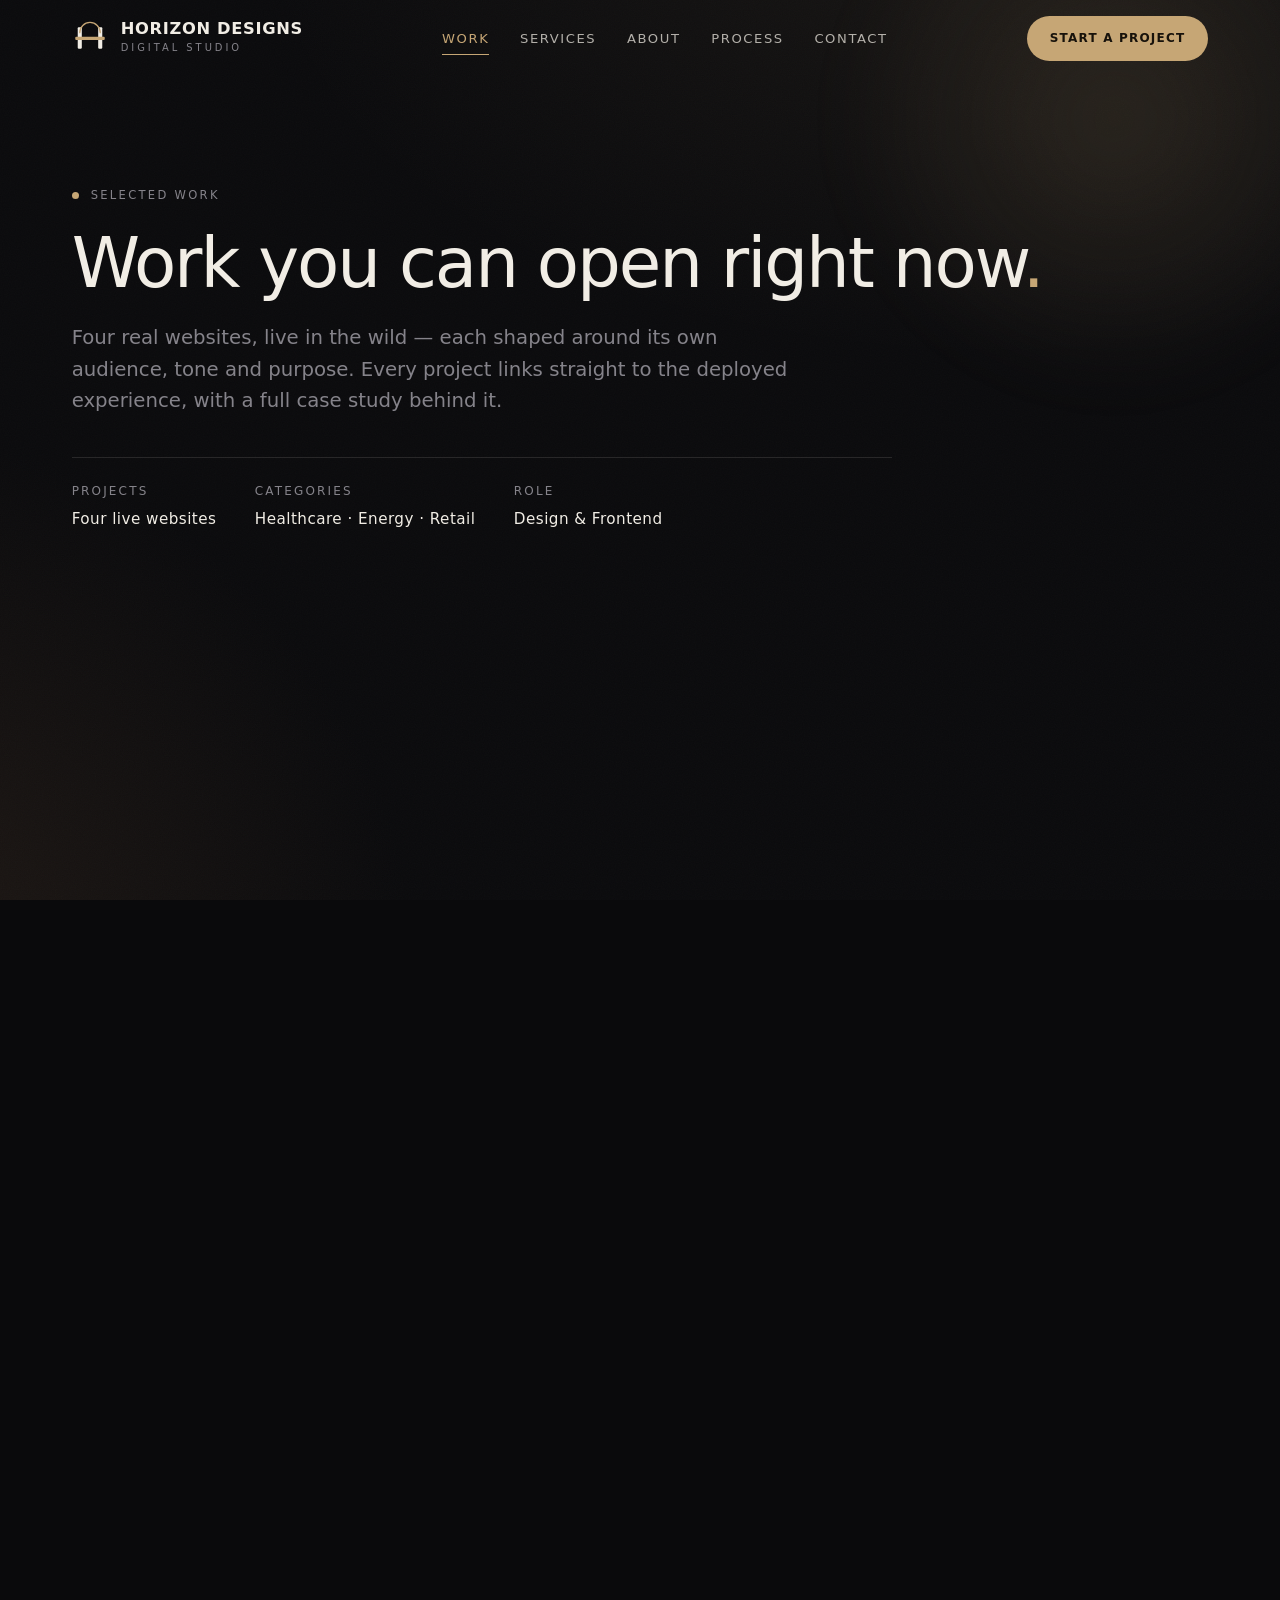
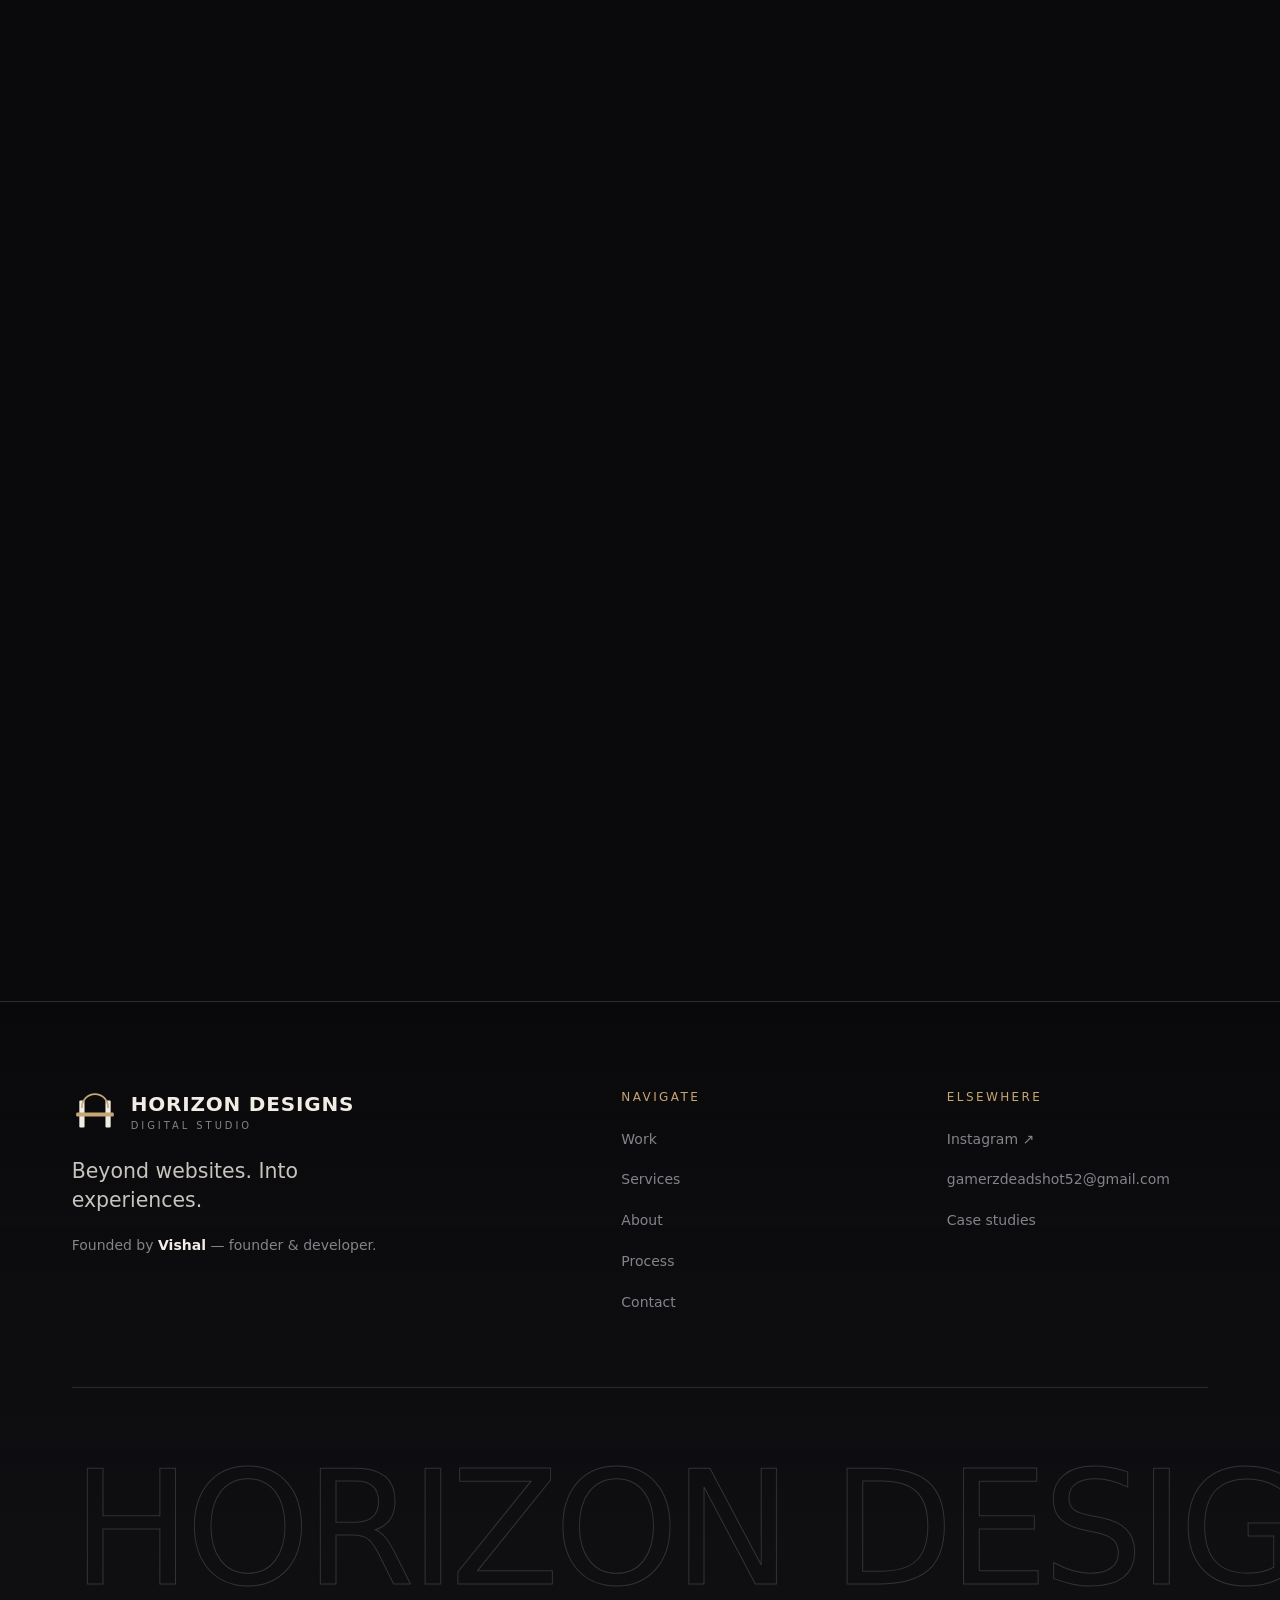
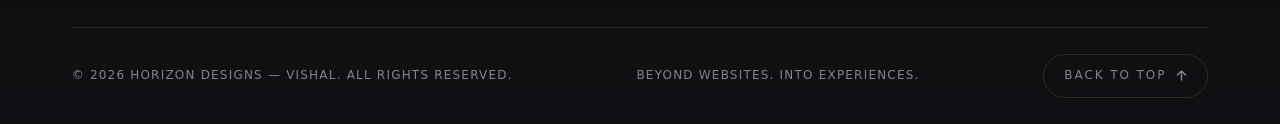
==== work.html @ f5217dca "Add files via upload" ====
<!DOCTYPE html>
<html lang="en" class="no-js">
<head>
  <meta charset="UTF-8">
  <meta name="viewport" content="width=device-width, initial-scale=1">
  <title>Work — Horizon Designs</title>
  <meta name="description" content="Four live websites by Horizon Designs — Royal Clinic Connect, Dhruva Infra and Energy Solutions, Fairdeal Agencies and Star Electronics. Open each deployed experience or read the full case study.">
  <meta name="author" content="Horizon Designs — Vishal">
  <meta name="theme-color" content="#0A0A0C">
  <!-- Add <link rel="canonical" href="https://your-domain.com/work.html" once the production domain is known. -->

  <meta property="og:type" content="website">
  <meta property="og:site_name" content="Horizon Designs">
  <meta property="og:title" content="Work — Horizon Designs">
  <meta property="og:description" content="Four live websites, each shaped around its own audience and purpose. Open the deployed experience or read the case study.">
  <meta property="og:image" content="assets/images/og-cover.png">
  <meta name="twitter:card" content="summary_large_image">

  <link rel="icon" href="assets/icons/favicon.svg" type="image/svg+xml">
  <link rel="mask-icon" href="assets/icons/favicon.svg" color="#C6A675">
  <link rel="preload" href="assets/fonts/SpaceGrotesk-var-latin.woff2" as="font" type="font/woff2" crossorigin>
  <link rel="preload" href="assets/fonts/Manrope-var-latin.woff2" as="font" type="font/woff2" crossorigin>

  <link rel="stylesheet" href="css/variables.css">
  <link rel="stylesheet" href="css/reset.css">
  <link rel="stylesheet" href="css/typography.css">
  <link rel="stylesheet" href="css/layout.css">
  <link rel="stylesheet" href="css/components.css">
  <link rel="stylesheet" href="css/animations.css">
  <link rel="stylesheet" href="css/responsive.css">

  <script>
    (function () {
      var d = document.documentElement;
      d.classList.remove('no-js');
      setTimeout(function () {
        if (!window.__hdBooted) { d.classList.add('no-js'); d.classList.remove('js'); }
      }, 4000);
    })();
  </script>
</head>

<body>
  <a class="skip-link" href="#main">Skip to content</a>
  <div class="ambient" aria-hidden="true"></div>

  <!-- Header -->
  <header class="site-header" id="site-header">
    <div class="container site-header__inner">
      <a class="brand" href="index.html" aria-label="Horizon Designs Digital Studio — home">
        <svg class="brand__mark" viewBox="0 0 44 44" fill="none" aria-hidden="true">
          <rect x="7" y="9" width="5" height="26" rx="1" fill="currentColor"/>
          <rect x="32" y="9" width="5" height="26" rx="1" fill="currentColor"/>
          <path d="M9.5 15.5A12.5 12.5 0 0 1 34.5 15.5" stroke="#C6A675" stroke-width="1.6" stroke-linecap="round"/>
          <rect x="4" y="20.5" width="36" height="4" rx="1.2" fill="#C6A675"/>
        </svg>
        <span>
          <span class="brand__name">Horizon Designs</span>
          <span class="brand__sub">Digital Studio</span>
        </span>
      </a>

      <nav class="nav-desktop" aria-label="Primary">
        <a class="nav-link is-active" href="work.html" aria-current="page">Work</a>
        <a class="nav-link" href="services.html">Services</a>
        <a class="nav-link" href="about.html">About</a>
        <a class="nav-link" href="process.html">Process</a>
        <a class="nav-link" href="contact.html">Contact</a>
      </nav>

      <div class="site-header__actions">
        <a class="btn btn--primary btn--sm" href="contact.html">Start a Project</a>
        <button class="nav-toggle" type="button" aria-expanded="false" aria-controls="mobile-menu" aria-label="Open menu">
          <span class="nav-toggle__lines" aria-hidden="true"><span></span><span></span></span>
        </button>
      </div>
    </div>

    <div class="mobile-menu" id="mobile-menu" aria-hidden="true">
      <nav class="container mobile-menu__inner" aria-label="Mobile">
        <ul class="mobile-menu__list">
          <li><a class="mobile-menu__link" href="work.html" style="--mm-delay: 60ms">Work</a></li>
          <li><a class="mobile-menu__link" href="services.html" style="--mm-delay: 120ms">Services</a></li>
          <li><a class="mobile-menu__link" href="about.html" style="--mm-delay: 180ms">About</a></li>
          <li><a class="mobile-menu__link" href="process.html" style="--mm-delay: 240ms">Process</a></li>
          <li><a class="mobile-menu__link" href="contact.html" style="--mm-delay: 300ms">Contact</a></li>
        </ul>
        <div class="mobile-menu__foot">
          <a class="btn btn--primary" href="contact.html" style="margin-bottom: 6px;">Start a Project</a>
          <a href="mailto:gamerzdeadshot52@gmail.com">gamerzdeadshot52@gmail.com</a>
          <a href="https://www.instagram.com/horizon___designs/" target="_blank" rel="noopener noreferrer">Instagram — horizon___designs</a>
        </div>
      </nav>
    </div>
  </header>

  <main id="main">

    <!-- Page hero -->
    <section class="page-hero" id="top" aria-labelledby="page-title">
      <div class="container">
        <p class="eyebrow" data-page-item style="--pd: 60ms">Selected work</p>
        <h1 class="page-hero__title" id="page-title" data-page-item style="--pd: 140ms">
          Work you can open right now<span class="dot-accent"></span>
        </h1>
        <p class="lead page-hero__lead" data-page-item style="--pd: 240ms">
          Four real websites, live in the wild — each shaped around its own audience, tone and
          purpose. Every project links straight to the deployed experience, with a full case
          study behind it.
        </p>
        <dl class="hero__meta" data-page-item style="--pd: 340ms">
          <div class="hero__meta-item"><dt>Projects</dt><dd>Four live websites</dd></div>
          <div class="hero__meta-item"><dt>Categories</dt><dd>Healthcare · Energy · Retail</dd></div>
          <div class="hero__meta-item"><dt>Role</dt><dd>Design &amp; Frontend</dd></div>
        </dl>
      </div>
    </section>

    <!-- ==================================================================
         FULL SHOWCASE — one large editorial row per project
         ================================================================== -->
    <section class="section section--tight" aria-label="Projects">
      <div class="container">
        <div class="showcase">

          <!-- 01 — ROYAL CLINIC CONNECT -->
          <article class="showcase__row" data-reveal>
            <div class="showcase__media-col">
              <a class="showcase__media" data-tilt
                 href="https://royal-clinic-connect.lovable.app/"
                 target="_blank" rel="noopener noreferrer"
                 aria-label="View the Royal Clinic Connect live website (opens in a new tab)">
                <img src="assets/images/royal-clinic-connect.webp"
                     width="1090" height="830" decoding="async"
                     alt="Screenshot of the Royal Clinic Connect website: the Royal Clinic homepage with bilingual heading and appointment buttons">
                <span class="project__veil" aria-hidden="true"></span>
                <span class="project__hint" aria-hidden="true">
                  View live
                  <svg width="11" height="11" viewBox="0 0 13 13" fill="none"><path d="M1 12L12 1M12 1H3.5M12 1v8.5" stroke="currentColor" stroke-width="1.7" stroke-linecap="round" stroke-linejoin="round"/></svg>
                </span>
              </a>
            </div>
            <div class="showcase__body-col">
              <span class="showcase__index" aria-hidden="true">01</span>
              <div class="showcase__body">
                <div class="project__top">
                  <span class="index-label">Healthcare</span>
                  <span class="chip chip--bronze">Bilingual · English · हिन्दी</span>
                </div>
                <h2 class="project__title">
                  <a href="https://royal-clinic-connect.lovable.app/" target="_blank" rel="noopener noreferrer">
                    Royal Clinic Connect
                  </a>
                </h2>
                <p class="project__desc">
                  A calm, trustworthy website for a medical clinic in Lucknow — bilingual headings,
                  clearly organised medical services, and prominent appointment and contact pathways
                  that keep patient information easy to scan.
                </p>
                <dl class="project__facts">
                  <div class="project__fact"><dt>Platform</dt><dd>Lovable · Vite build</dd></div>
                  <div class="project__fact"><dt>Focus</dt><dd>Appointments</dd></div>
                </dl>
                <div class="project__links">
                  <a class="link-arrow" href="projects/royal-clinic-connect.html">
                    View Case Study
                    <svg width="12" height="12" viewBox="0 0 13 13" fill="none" aria-hidden="true"><path d="M1 12L12 1M12 1H3.5M12 1v8.5" stroke="currentColor" stroke-width="1.6" stroke-linecap="round" stroke-linejoin="round"/></svg>
                  </a>
                  <a class="link-arrow" href="https://royal-clinic-connect.lovable.app/" target="_blank" rel="noopener noreferrer">
                    View Live Project
                    <svg width="12" height="12" viewBox="0 0 13 13" fill="none" aria-hidden="true"><path d="M1 12L12 1M12 1H3.5M12 1v8.5" stroke="currentColor" stroke-width="1.6" stroke-linecap="round" stroke-linejoin="round"/></svg>
                  </a>
                </div>
              </div>
            </div>
          </article>

          <!-- 02 — DHRUVA INFRA AND ENERGY SOLUTIONS -->
          <article class="showcase__row" data-reveal>
            <div class="showcase__media-col">
              <a class="showcase__media" data-tilt
                 href="https://vermillion-crepe-007be0.netlify.app/"
                 target="_blank" rel="noopener noreferrer"
                 aria-label="View the Dhruva Infra and Energy Solutions live website (opens in a new tab)">
                <img src="assets/images/dhruva-infra.webp" loading="lazy"
                     width="1090" height="830" decoding="async"
                     alt="Screenshot of the Dhruva Infra and Energy Solutions website homepage showing a solar panel field hero image">
                <span class="project__veil" aria-hidden="true"></span>
                <span class="project__hint" aria-hidden="true">
                  View live
                  <svg width="11" height="11" viewBox="0 0 13 13" fill="none"><path d="M1 12L12 1M12 1H3.5M12 1v8.5" stroke="currentColor" stroke-width="1.7" stroke-linecap="round" stroke-linejoin="round"/></svg>
                </span>
              </a>
            </div>
            <div class="showcase__body-col">
              <span class="showcase__index" aria-hidden="true">02</span>
              <div class="showcase__body">
                <div class="project__top">
                  <span class="index-label">Energy &amp; Infrastructure</span>
                  <span class="chip chip--bronze">Solar services</span>
                </div>
                <h2 class="project__title">
                  <a href="https://vermillion-crepe-007be0.netlify.app/" target="_blank" rel="noopener noreferrer">
                    Dhruva Infra and Energy Solutions
                  </a>
                </h2>
                <p class="project__desc">
                  A bright, confident site for a solar energy company — residential and commercial
                  solar offerings, government subsidy guidance and product highlights, presented
                  with strong photography and a direct enquiry path.
                </p>
                <dl class="project__facts">
                  <div class="project__fact"><dt>Platform</dt><dd>Netlify · Static</dd></div>
                  <div class="project__fact"><dt>Focus</dt><dd>Solar services</dd></div>
                </dl>
                <div class="project__links">
                  <a class="link-arrow" href="projects/dhruva-infra.html">
                    View Case Study
                    <svg width="12" height="12" viewBox="0 0 13 13" fill="none" aria-hidden="true"><path d="M1 12L12 1M12 1H3.5M12 1v8.5" stroke="currentColor" stroke-width="1.6" stroke-linecap="round" stroke-linejoin="round"/></svg>
                  </a>
                  <a class="link-arrow" href="https://vermillion-crepe-007be0.netlify.app/" target="_blank" rel="noopener noreferrer">
                    View Live Project
                    <svg width="12" height="12" viewBox="0 0 13 13" fill="none" aria-hidden="true"><path d="M1 12L12 1M12 1H3.5M12 1v8.5" stroke="currentColor" stroke-width="1.6" stroke-linecap="round" stroke-linejoin="round"/></svg>
                  </a>
                </div>
              </div>
            </div>
          </article>

          <!-- 03 — FAIRDEAL AGENCIES -->
          <article class="showcase__row" data-reveal>
            <div class="showcase__media-col">
              <a class="showcase__media" data-tilt
                 href="https://fairdeal-agencies.ai.studio/"
                 target="_blank" rel="noopener noreferrer"
                 aria-label="View the Fairdeal Agencies live website (opens in a new tab)">
                <img src="assets/images/fairdeal-agencies.webp" loading="lazy"
                     width="1101" height="819" decoding="async"
                     alt="Screenshot of the Fairdeal Agencies website homepage with the headline Smart Appliances. Better Living.">
                <span class="project__veil" aria-hidden="true"></span>
                <span class="project__hint" aria-hidden="true">
                  View live
                  <svg width="11" height="11" viewBox="0 0 13 13" fill="none"><path d="M1 12L12 1M12 1H3.5M12 1v8.5" stroke="currentColor" stroke-width="1.7" stroke-linecap="round" stroke-linejoin="round"/></svg>
                </span>
              </a>
            </div>
            <div class="showcase__body-col">
              <span class="showcase__index" aria-hidden="true">03</span>
              <div class="showcase__body">
                <div class="project__top">
                  <span class="index-label">Business &amp; Retail</span>
                  <span class="chip chip--bronze">Multi-brand showroom</span>
                </div>
                <h2 class="project__title">
                  <a href="https://fairdeal-agencies.ai.studio/" target="_blank" rel="noopener noreferrer">
                    Fairdeal Agencies
                  </a>
                </h2>
                <p class="project__desc">
                  A polished retail identity for a multi-brand appliances and electronics showroom —
                  category-first browsing, offer highlights and a confident blue system that guides
                  shoppers from discovery to enquiry.
                </p>
                <dl class="project__facts">
                  <div class="project__fact"><dt>Platform</dt><dd>React · Vite</dd></div>
                  <div class="project__fact"><dt>Focus</dt><dd>Product discovery</dd></div>
                </dl>
                <div class="project__links">
                  <a class="link-arrow" href="projects/fairdeal-agencies.html">
                    View Case Study
                    <svg width="12" height="12" viewBox="0 0 13 13" fill="none" aria-hidden="true"><path d="M1 12L12 1M12 1H3.5M12 1v8.5" stroke="currentColor" stroke-width="1.6" stroke-linecap="round" stroke-linejoin="round"/></svg>
                  </a>
                  <a class="link-arrow" href="https://fairdeal-agencies.ai.studio/" target="_blank" rel="noopener noreferrer">
                    View Live Project
                    <svg width="12" height="12" viewBox="0 0 13 13" fill="none" aria-hidden="true"><path d="M1 12L12 1M12 1H3.5M12 1v8.5" stroke="currentColor" stroke-width="1.6" stroke-linecap="round" stroke-linejoin="round"/></svg>
                  </a>
                </div>
              </div>
            </div>
          </article>

          <!-- 04 — STAR ELECTRONICS -->
          <article class="showcase__row" data-reveal>
            <div class="showcase__media-col">
              <a class="showcase__media" data-tilt
                 href="https://gamerzdeadshot52-beep.github.io/Star-electronics-4/"
                 target="_blank" rel="noopener noreferrer"
                 aria-label="View the Star Electronics live website (opens in a new tab)">
                <img src="assets/images/star-electronics.webp" loading="lazy"
                     width="1090" height="830" decoding="async"
                     alt="Screenshot of the Star Electronics website homepage with the headline Mobiles. Electronics. Furniture. All Brands, One Store.">
                <span class="project__veil" aria-hidden="true"></span>
                <span class="project__hint" aria-hidden="true">
                  View live
                  <svg width="11" height="11" viewBox="0 0 13 13" fill="none"><path d="M1 12L12 1M12 1H3.5M12 1v8.5" stroke="currentColor" stroke-width="1.7" stroke-linecap="round" stroke-linejoin="round"/></svg>
                </span>
              </a>
            </div>
            <div class="showcase__body-col">
              <span class="showcase__index" aria-hidden="true">04</span>
              <div class="showcase__body">
                <div class="project__top">
                  <span class="index-label">Electronics &amp; Retail</span>
                  <span class="chip chip--bronze">Bilingual · English · हिन्दी</span>
                </div>
                <h2 class="project__title">
                  <a href="https://gamerzdeadshot52-beep.github.io/Star-electronics-4/" target="_blank" rel="noopener noreferrer">
                    Star Electronics
                  </a>
                </h2>
                <p class="project__desc">
                  A bilingual, product-first site for a local electronics and furniture store —
                  three departments, featured weekly products, sale moments and store details in a
                  dark, high-contrast interface with an English / हिन्दी switch.
                </p>
                <dl class="project__facts">
                  <div class="project__fact"><dt>Platform</dt><dd>GitHub Pages · Static</dd></div>
                  <div class="project__fact"><dt>Focus</dt><dd>Three departments</dd></div>
                </dl>
                <div class="project__links">
                  <a class="link-arrow" href="projects/star-electronics.html">
                    View Case Study
                    <svg width="12" height="12" viewBox="0 0 13 13" fill="none" aria-hidden="true"><path d="M1 12L12 1M12 1H3.5M12 1v8.5" stroke="currentColor" stroke-width="1.6" stroke-linecap="round" stroke-linejoin="round"/></svg>
                  </a>
                  <a class="link-arrow" href="https://gamerzdeadshot52-beep.github.io/Star-electronics-4/" target="_blank" rel="noopener noreferrer">
                    View Live Project
                    <svg width="12" height="12" viewBox="0 0 13 13" fill="none" aria-hidden="true"><path d="M1 12L12 1M12 1H3.5M12 1v8.5" stroke="currentColor" stroke-width="1.6" stroke-linecap="round" stroke-linejoin="round"/></svg>
                  </a>
                </div>
              </div>
            </div>
          </article>

        </div>
      </div>
    </section>

    <!-- ==================================================================
         CASE STUDY INDEX
         ================================================================== -->
    <section class="section section--tight" id="case-studies" aria-labelledby="cases-title">
      <div class="container">
        <header class="section-head" data-reveal>
          <div class="section-head__top">
            <span class="index-label">Case studies</span>
            <span class="meta-text">Project breakdowns</span>
          </div>
          <div class="section-head__grid">
            <h2 class="section-title" id="cases-title">Dig into each project<span class="dot-accent"></span></h2>
            <p class="section-head__intro">
              Overview, design direction, development notes and screenshots for every featured
              project — plus a direct link to the live site.
            </p>
          </div>
        </header>

        <div class="case-list" data-reveal>
          <a class="case-row" href="projects/royal-clinic-connect.html">
            <span class="case-row__index">01</span>
            <span class="case-row__title">Royal Clinic Connect</span>
            <span class="case-row__cat">Healthcare</span>
            <span class="case-row__arrow" aria-hidden="true">
              <svg width="18" height="18" viewBox="0 0 13 13" fill="none"><path d="M1 12L12 1M12 1H3.5M12 1v8.5" stroke="currentColor" stroke-width="1.4" stroke-linecap="round" stroke-linejoin="round"/></svg>
            </span>
          </a>
          <a class="case-row" href="projects/dhruva-infra.html">
            <span class="case-row__index">02</span>
            <span class="case-row__title">Dhruva Infra and Energy Solutions</span>
            <span class="case-row__cat">Energy &amp; Infrastructure</span>
            <span class="case-row__arrow" aria-hidden="true">
              <svg width="18" height="18" viewBox="0 0 13 13" fill="none"><path d="M1 12L12 1M12 1H3.5M12 1v8.5" stroke="currentColor" stroke-width="1.4" stroke-linecap="round" stroke-linejoin="round"/></svg>
            </span>
          </a>
          <a class="case-row" href="projects/fairdeal-agencies.html">
            <span class="case-row__index">03</span>
            <span class="case-row__title">Fairdeal Agencies</span>
            <span class="case-row__cat">Business &amp; Retail</span>
            <span class="case-row__arrow" aria-hidden="true">
              <svg width="18" height="18" viewBox="0 0 13 13" fill="none"><path d="M1 12L12 1M12 1H3.5M12 1v8.5" stroke="currentColor" stroke-width="1.4" stroke-linecap="round" stroke-linejoin="round"/></svg>
            </span>
          </a>
          <a class="case-row" href="projects/star-electronics.html">
            <span class="case-row__index">04</span>
            <span class="case-row__title">Star Electronics</span>
            <span class="case-row__cat">Electronics &amp; Retail</span>
            <span class="case-row__arrow" aria-hidden="true">
              <svg width="18" height="18" viewBox="0 0 13 13" fill="none"><path d="M1 12L12 1M12 1H3.5M12 1v8.5" stroke="currentColor" stroke-width="1.4" stroke-linecap="round" stroke-linejoin="round"/></svg>
            </span>
          </a>
        </div>
      </div>
    </section>

    <!-- CTA band -->
    <section class="section section--tight" aria-label="Start a project">
      <div class="container">
        <div class="cta-band" data-reveal>
          <p class="eyebrow">Next step</p>
          <h2 class="cta-band__title">Want a site like these?</h2>
          <p class="cta-band__lead">
            Tell Horizon Designs about your business, audience and goals — the first conversation
            is simple and obligation-free.
          </p>
          <div class="cta-band__actions">
            <a class="btn btn--primary btn--lg" href="contact.html">
              Start a Project
              <span class="btn__arrow" aria-hidden="true">
                <svg width="13" height="13" viewBox="0 0 13 13" fill="none"><path d="M1 12L12 1M12 1H3.5M12 1v8.5" stroke="currentColor" stroke-width="1.6" stroke-linecap="round" stroke-linejoin="round"/></svg>
              </span>
            </a>
            <a class="btn btn--ghost btn--lg" href="process.html">See the Process</a>
          </div>
        </div>
      </div>
    </section>

  </main>

  <!-- Footer -->
  <footer class="site-footer">
    <div class="container">
      <div class="footer__top">
        <div class="footer__brand">
          <a class="brand brand--footer" href="index.html" aria-label="Horizon Designs Digital Studio — home">
            <svg class="brand__mark" viewBox="0 0 44 44" fill="none" aria-hidden="true">
              <rect x="7" y="9" width="5" height="26" rx="1" fill="currentColor"/>
              <rect x="32" y="9" width="5" height="26" rx="1" fill="currentColor"/>
              <path d="M9.5 15.5A12.5 12.5 0 0 1 34.5 15.5" stroke="#C6A675" stroke-width="1.6" stroke-linecap="round"/>
              <rect x="4" y="20.5" width="36" height="4" rx="1.2" fill="#C6A675"/>
            </svg>
            <span>
              <span class="brand__name">Horizon Designs</span>
              <span class="brand__sub">Digital Studio</span>
            </span>
          </a>
          <p class="footer__tagline">Beyond websites. Into experiences.</p>
          <p class="muted" style="font-size: var(--fs-small);">
            Founded by <strong style="color: var(--c-ivory);">Vishal</strong> — founder &amp; developer.
          </p>
        </div>

        <nav aria-label="Footer">
          <h2 class="footer__col-title">Navigate</h2>
          <ul class="footer__links">
            <li><a href="work.html">Work</a></li>
            <li><a href="services.html">Services</a></li>
            <li><a href="about.html">About</a></li>
            <li><a href="process.html">Process</a></li>
            <li><a href="contact.html">Contact</a></li>
          </ul>
        </nav>

        <div>
          <h2 class="footer__col-title">Elsewhere</h2>
          <ul class="footer__links">
            <li><a href="https://www.instagram.com/horizon___designs/" target="_blank" rel="noopener noreferrer">Instagram ↗</a></li>
            <li><a href="mailto:gamerzdeadshot52@gmail.com">gamerzdeadshot52@gmail.com</a></li>
            <li><a href="work.html">Case studies</a></li>
          </ul>
        </div>
      </div>

      <p class="footer__wordmark" aria-hidden="true">Horizon Designs</p>

      <div class="footer__bottom">
        <span>© <span id="year">2026</span> Horizon Designs — Vishal. All rights reserved.</span>
        <span>Beyond websites. Into experiences.</span>
        <a class="back-to-top" href="#top">
          Back to top
          <svg width="11" height="11" viewBox="0 0 12 12" fill="none" aria-hidden="true"><path d="M6 11V1M1.5 5.5 6 1l4.5 4.5" stroke="currentColor" stroke-width="1.6" stroke-linecap="round" stroke-linejoin="round"/></svg>
        </a>
      </div>
    </div>
  </footer>

  <script type="module" src="js/main.js"></script>
</body>
</html>
---- css/variables.css ----
/* ==========================================================================
   Horizon Designs — Design tokens
   Single source of truth for color, type, layout and motion values.
   ========================================================================== */

:root {
  /* --- Color palette ------------------------------------------------------ */
  --c-obsidian: #0a0a0c;        /* page background */
  --c-graphite: #151519;        /* surface */
  --c-elevated: #1d1c21;        /* elevated surface */
  --c-ivory: #f1ede5;           /* primary text */
  --c-stone: #85838a;           /* muted text */
  --c-bronze: #c6a675;          /* champagne bronze accent */
  --c-bronze-deep: #35271d;     /* deep bronze */
  --c-hairline: rgba(241, 237, 229, 0.12);   /* subtle borders */
  --c-hairline-strong: rgba(241, 237, 229, 0.24);
  --c-bronze-line: rgba(198, 166, 117, 0.4);
  --c-bronze-soft: rgba(198, 166, 117, 0.12);
  --c-focus: #e6c896;           /* keyboard focus ring */

  /* --- Typography --------------------------------------------------------- */
  --font-display: "Space Grotesk", "Segoe UI", system-ui, -apple-system, sans-serif;
  --font-body: "Manrope", "Segoe UI", system-ui, -apple-system, sans-serif;

  /* Fluid type scale (clamp: min → preferred → max) */
  --fs-hero: clamp(2.75rem, 1.4rem + 6.4vw, 6.75rem);
  --fs-h2: clamp(2.1rem, 1.3rem + 3.4vw, 4rem);
  --fs-h3: clamp(1.45rem, 1.15rem + 1.1vw, 2.1rem);
  --fs-h4: clamp(1.15rem, 1.02rem + 0.5vw, 1.4rem);
  --fs-lead: clamp(1.02rem, 0.96rem + 0.34vw, 1.24rem);
  --fs-body: clamp(0.97rem, 0.94rem + 0.14vw, 1.05rem);
  --fs-small: 0.875rem;
  --fs-meta: 0.75rem;
  --fs-eyebrow: 0.72rem;

  --tracking-eyebrow: 0.2em;
  --tracking-display: -0.03em;
  --leading-display: 0.98;
  --leading-tight: 1.14;
  --leading-body: 1.65;

  /* --- Layout ------------------------------------------------------------- */
  --max-w: 1440px;
  --gutter: clamp(22px, 5.6vw, 84px);
  --section-y: clamp(84px, 9vw, 164px);
  --header-h: 78px;

  /* --- Motion ------------------------------------------------------------- */
  --ease: cubic-bezier(0.22, 1, 0.36, 1);      /* expressive ease-out */
  --ease-soft: cubic-bezier(0.4, 0, 0.2, 1);   /* neutral */
  --t-btn: 180ms;                               /* button feedback 150–220ms */
  --t-card: 320ms;                              /* card hover 250–400ms */
  --t-reveal: 620ms;                            /* section reveal 450–700ms */
  --t-hero: 1100ms;                             /* hero entrance 800–1400ms */

  /* --- Shapes ------------------------------------------------------------- */
  --radius-pill: 999px;
  --radius-card: 2px;
  --hairline: 1px solid var(--c-hairline);
}

/* Dark selection + sensible default focus for all interactive elements */
::selection {
  background: var(--c-bronze);
  color: var(--c-obsidian);
}
---- css/typography.css ----
/* ==========================================================================
   Horizon Designs — Typography
   Self-hosted variable fonts (Space Grotesk + Manrope), latin subset.
   ========================================================================== === */

@font-face {
  font-family: "Space Grotesk";
  src: url("../assets/fonts/SpaceGrotesk-var-latin.woff2") format("woff2");
  font-weight: 300 700;
  font-style: normal;
  font-display: swap;
}

@font-face {
  font-family: "Manrope";
  src: url("../assets/fonts/Manrope-var-latin.woff2") format("woff2");
  font-weight: 200 800;
  font-style: normal;
  font-display: swap;
}

body {
  font-family: var(--font-body);
  font-size: var(--fs-body);
  font-weight: 400;
  line-height: var(--leading-body);
  color: var(--c-ivory);
  background: var(--c-obsidian);
}

/* --- Headings ------------------------------------------------------------- */

h1,
h2,
h3,
h4,
.display {
  font-family: var(--font-display);
  letter-spacing: var(--tracking-display);
  text-wrap: balance;
}

h1,
.hero-title {
  font-size: var(--fs-hero);
  line-height: var(--leading-display);
  font-weight: 500;
}

h2,
.section-title {
  font-size: var(--fs-h2);
  line-height: var(--leading-tight);
  font-weight: 500;
}

h3 {
  font-size: var(--fs-h3);
  line-height: var(--leading-tight);
}

h4 {
  font-size: var(--fs-h4);
  line-height: var(--leading-tight);
}

/* --- Supporting text ------------------------------------------------------ */

.lead {
  font-size: var(--fs-lead);
  line-height: 1.6;
  color: color-mix(in srgb, var(--c-ivory) 78%, transparent);
  max-width: 62ch;
}

.muted {
  color: var(--c-stone);
}

.accent {
  color: var(--c-bronze);
}

/* Bronze terminal period — recurring brand signature */
.dot-accent::after {
  content: ".";
  color: var(--c-bronze);
}

/* --- Eyebrow / index labels ---------------------------------------------- */

.eyebrow {
  display: inline-flex;
  align-items: center;
  gap: 12px;
  font-family: var(--font-display);
  font-size: var(--fs-eyebrow);
  font-weight: 500;
  letter-spacing: var(--tracking-eyebrow);
  text-transform: uppercase;
  color: var(--c-stone);
}

.eyebrow--accent {
  color: var(--c-bronze);
}

.eyebrow::before {
  content: "";
  width: 7px;
  height: 7px;
  background: var(--c-bronze);
  border-radius: 50%;
  flex: none;
}

.eyebrow--plain::before {
  display: none;
}

/* Index number, e.g. 01 — */
.index-label {
  font-family: var(--font-display);
  font-size: var(--fs-meta);
  letter-spacing: 0.18em;
  color: var(--c-bronze);
}

.meta-text {
  font-family: var(--font-display);
  font-size: var(--fs-meta);
  letter-spacing: 0.16em;
  text-transform: uppercase;
  color: var(--c-stone);
}

/* --- Body copy helpers ---------------------------------------------------- */

.prose p + p {
  margin-top: 1.1em;
}

.prose a {
  color: var(--c-ivory);
  text-decoration: underline;
  text-decoration-color: var(--c-bronze-line);
  text-underline-offset: 4px;
  transition: text-decoration-color var(--t-btn) var(--ease-soft);
}

.prose a:hover {
  text-decoration-color: var(--c-bronze);
}

/* Text stays selectable and readable without JS */
.no-js .js-only {
  display: none !important;
}
---- css/layout.css ----
/* ==========================================================================
   Horizon Designs — Layout
   Asymmetric 12-column grid, editorial spacing, section scaffolding.
   ========================================================================== === */

.container {
  width: 100%;
  max-width: var(--max-w);
  margin-inline: auto;
  padding-inline: var(--gutter);
}

.section {
  padding-block: var(--section-y);
  position: relative;
}

.section--tight {
  padding-block: calc(var(--section-y) * 0.62);
}

/* --- Skip link ------------------------------------------------------------ */

.skip-link {
  position: fixed;
  top: 14px;
  left: 14px;
  z-index: 200;
  padding: 12px 20px;
  background: var(--c-bronze);
  color: var(--c-obsidian);
  font-weight: 700;
  font-size: var(--fs-small);
  border-radius: var(--radius-pill);
  transform: translateY(-64px);
  opacity: 0;
  transition: transform 200ms var(--ease), opacity 200ms var(--ease);
}

.skip-link:focus-visible {
  transform: translateY(0);
  opacity: 1;
  outline-offset: 4px;
}

/* --- 12-column grid ------------------------------------------------------- */

.grid-12 {
  display: grid;
  grid-template-columns: repeat(12, minmax(0, 1fr));
  gap: clamp(18px, 2vw, 32px);
}

/* --- Section head: index label sitting on a hairline rule ----------------- */

.section-head {
  display: grid;
  grid-template-columns: minmax(0, 1fr);
  gap: 26px;
  padding-top: 30px;
  border-top: var(--hairline);
  margin-bottom: clamp(44px, 6vw, 84px);
}

.section-head__top {
  display: flex;
  align-items: baseline;
  justify-content: space-between;
  gap: 24px;
  flex-wrap: wrap;
}

.section-head__grid {
  display: grid;
  grid-template-columns: minmax(0, 1.25fr) minmax(0, 1fr);
  gap: clamp(24px, 4vw, 72px);
  align-items: end;
}

.section-head__intro {
  color: var(--c-stone);
  max-width: 46ch;
  justify-self: end;
  font-size: var(--fs-small);
  line-height: 1.7;
}

/* --- Generic split -------------------------------------------------------- */

.split {
  display: grid;
  grid-template-columns: minmax(0, 1fr) minmax(0, 1fr);
  gap: clamp(32px, 5vw, 96px);
}

/* --- Hairline rules ------------------------------------------------------- */

.rule {
  border: 0;
  border-top: var(--hairline);
  width: 100%;
}

.rule--bronze {
  border-top-color: var(--c-bronze-line);
}

/* --- Full-bleed ambient background layer ---------------------------------- */

.ambient {
  position: fixed;
  inset: 0;
  z-index: -2;
  pointer-events: none;
  background:
    radial-gradient(1200px 700px at 78% -8%, rgba(198, 166, 117, 0.07), transparent 62%),
    radial-gradient(900px 900px at -10% 108%, rgba(53, 39, 29, 0.5), transparent 60%),
    var(--c-obsidian);
}

/* Fine static film grain — cheap, never animated */
.ambient::after {
  content: "";
  position: absolute;
  inset: 0;
  opacity: 0.05;
  background-image: url("data:image/svg+xml,%3Csvg xmlns='http://www.w3.org/2000/svg' width='160' height='160'%3E%3Cfilter id='n'%3E%3CfeTurbulence type='fractalNoise' baseFrequency='0.85' numOctaves='2' stitchTiles='stitch'/%3E%3C/filter%3E%3Crect width='100%25' height='100%25' filter='url(%23n)' opacity='0.55'/%3E%3C/svg%3E");
}

/* --- Utility -------------------------------------------------------------- */

.visually-hidden {
  position: absolute !important;
  width: 1px;
  height: 1px;
  padding: 0;
  margin: -1px;
  overflow: hidden;
  clip: rect(0 0 0 0);
  white-space: nowrap;
  border: 0;
}

.u-mt-auto {
  margin-top: auto;
}

.u-block {
  display: block;
}
---- css/components.css ----
/* ==========================================================================
   Horizon Designs — Components
   Preloader, navigation, hero, marquee, project cards, services, about,
   process, case index, contact form, footer.
   ========================================================================== === */

/* ==========================================================================
   1. PRELOADER
   Brief brand reveal. Failsafe keyframe guarantees it never blocks the page
   even if JavaScript fails (see animation below).
   ========================================================================== */

.preloader {
  position: fixed;
  inset: 0;
  z-index: 300;
  display: grid;
  place-items: center;
  background: var(--c-obsidian);
  animation: preloader-failsafe 0s linear 3.4s forwards; /* JS-broken safety */
}

@keyframes preloader-failsafe {
  to {
    visibility: hidden;
    opacity: 0;
    pointer-events: none;
  }
}

.preloader.is-done {
  transform: translateY(-101%);
  transition: transform 760ms var(--ease);
}

.preloader.is-removed {
  display: none;
}

.no-js .preloader {
  display: none;
}

.preloader__inner {
  display: grid;
  justify-items: center;
  gap: 26px;
}

.preloader__mark {
  width: 56px;
  height: 56px;
  opacity: 0;
  transform: translateY(14px);
  animation: preloader-mark 640ms var(--ease) 80ms forwards;
}

@keyframes preloader-mark {
  to {
    opacity: 1;
    transform: translateY(0);
  }
}

.preloader__word {
  font-family: var(--font-display);
  font-size: var(--fs-meta);
  letter-spacing: 0.5em;
  text-transform: uppercase;
  color: var(--c-stone);
  padding-left: 0.5em;
  opacity: 0;
  animation: preloader-word 700ms var(--ease) 260ms forwards;
}

@keyframes preloader-word {
  to { opacity: 1; }
}

.preloader__bar {
  width: min(220px, 44vw);
  height: 1px;
  background: var(--c-hairline);
  overflow: hidden;
}

.preloader__progress {
  display: block;
  height: 100%;
  width: 100%;
  background: var(--c-bronze);
  transform: scaleX(0);
  transform-origin: left center;
  animation: preloader-progress 900ms var(--ease) 120ms forwards;
}

@keyframes preloader-progress {
  to { transform: scaleX(1); }
}

/* ==========================================================================
   2. HEADER / NAVIGATION
   ========================================================================== */

.site-header {
  position: fixed;
  inset: 0 0 auto 0;
  z-index: 120;
  transition: background-color 300ms var(--ease-soft), backdrop-filter 300ms var(--ease-soft);
}

.site-header__inner {
  display: flex;
  align-items: center;
  justify-content: space-between;
  gap: 28px;
  min-height: var(--header-h);
  padding-block: 10px;
  border-bottom: 1px solid transparent;
  transition: border-color 300ms var(--ease-soft), padding 300ms var(--ease-soft);
}

.site-header.is-scrolled {
  background: rgba(10, 10, 12, 0.78);
  backdrop-filter: blur(14px) saturate(1.1);
  -webkit-backdrop-filter: blur(14px) saturate(1.1);
}

.site-header.is-scrolled .site-header__inner {
  border-bottom-color: var(--c-hairline);
}

/* --- Brand ---------------------------------------------------------------- */

.brand {
  display: inline-flex;
  align-items: center;
  gap: 13px;
  flex: none;
}

.brand__mark {
  width: 36px;
  height: 36px;
  flex: none;
  transition: transform 420ms var(--ease);
}

.brand:hover .brand__mark {
  transform: rotate(-6deg);
}

.brand__name {
  display: block;
  font-family: var(--font-display);
  font-size: 1.02rem;
  font-weight: 600;
  letter-spacing: 0.04em;
  line-height: 1.05;
  text-transform: uppercase;
}

.brand__sub {
  display: block;
  font-size: 0.62rem;
  letter-spacing: 0.3em;
  text-transform: uppercase;
  color: var(--c-stone);
  margin-top: 3px;
}

.brand--footer .brand__mark {
  width: 46px;
  height: 46px;
}

.brand--footer .brand__name {
  font-size: 1.25rem;
}

/* --- Desktop links -------------------------------------------------------- */

.nav-desktop {
  display: flex;
  align-items: center;
  gap: clamp(20px, 2.4vw, 40px);
}

.nav-link {
  position: relative;
  font-family: var(--font-display);
  font-size: 0.82rem;
  font-weight: 500;
  letter-spacing: 0.12em;
  text-transform: uppercase;
  color: color-mix(in srgb, var(--c-ivory) 72%, transparent);
  padding-block: 6px;
  transition: color var(--t-btn) var(--ease-soft);
}

.nav-link::after {
  content: "";
  position: absolute;
  left: 0;
  bottom: 0;
  width: 100%;
  height: 1px;
  background: var(--c-bronze);
  transform: scaleX(0);
  transform-origin: right center;
  transition: transform 320ms var(--ease);
}

.nav-link:hover,
.nav-link.is-active {
  color: var(--c-ivory);
}

.nav-link:hover::after,
.nav-link.is-active::after {
  transform: scaleX(1);
  transform-origin: left center;
}

.nav-link.is-active {
  color: var(--c-bronze);
}

.site-header__actions {
  display: flex;
  align-items: center;
  gap: 18px;
}

/* --- Mobile toggle -------------------------------------------------------- */

.nav-toggle {
  display: none;
  position: relative;
  z-index: 160;
  width: 46px;
  height: 46px;
  border: var(--hairline);
  border-radius: 50%;
  place-items: center;
  background: rgba(10, 10, 12, 0.6);
}

.nav-toggle__lines {
  display: grid;
  gap: 5px;
  width: 18px;
}

.nav-toggle__lines span {
  display: block;
  height: 1.5px;
  background: var(--c-ivory);
  transition: transform 320ms var(--ease), opacity 200ms var(--ease-soft);
}

.nav-toggle[aria-expanded="true"] .nav-toggle__lines span:first-child {
  transform: translateY(3.25px) rotate(45deg);
}

.nav-toggle[aria-expanded="true"] .nav-toggle__lines span:last-child {
  transform: translateY(-3.25px) rotate(-45deg);
}

/* --- Mobile menu ---------------------------------------------------------- */

.mobile-menu {
  position: fixed;
  inset: 0;
  z-index: 140;
  display: grid;
  align-content: center;
  background: rgba(10, 10, 12, 0.97);
  backdrop-filter: blur(18px);
  -webkit-backdrop-filter: blur(18px);
  opacity: 0;
  visibility: hidden;
  pointer-events: none;
  transition: opacity 380ms var(--ease-soft), visibility 0s linear 380ms;
}

.mobile-menu.is-open {
  opacity: 1;
  visibility: visible;
  pointer-events: auto;
  transition: opacity 380ms var(--ease-soft);
}

.mobile-menu__inner {
  display: grid;
  gap: clamp(26px, 5vh, 44px);
  padding-top: var(--header-h);
}

.mobile-menu__list {
  display: grid;
  gap: 6px;
  counter-reset: menu;
}

.mobile-menu__link {
  display: flex;
  align-items: baseline;
  gap: 18px;
  font-family: var(--font-display);
  font-size: clamp(2rem, 9vw, 3.2rem);
  font-weight: 500;
  letter-spacing: var(--tracking-display);
  line-height: 1.16;
  padding-block: 8px;
  border-bottom: var(--hairline);
  opacity: 0;
  transform: translate3d(0, 24px, 0);
  transition:
    opacity 480ms var(--ease) var(--mm-delay, 0ms),
    transform 480ms var(--ease) var(--mm-delay, 0ms),
    color var(--t-btn) var(--ease-soft);
}

.mobile-menu.is-open .mobile-menu__link {
  opacity: 1;
  transform: translate3d(0, 0, 0);
}

.mobile-menu__link::before {
  counter-increment: menu;
  content: "0" counter(menu);
  font-size: 0.72rem;
  letter-spacing: 0.2em;
  color: var(--c-bronze);
}

.mobile-menu__link:hover,
.mobile-menu__link:focus-visible {
  color: var(--c-bronze);
}

.mobile-menu__foot {
  display: grid;
  gap: 14px;
  opacity: 0;
  transform: translate3d(0, 18px, 0);
  transition: opacity 520ms var(--ease) 340ms, transform 520ms var(--ease) 340ms;
}

.mobile-menu.is-open .mobile-menu__foot {
  opacity: 1;
  transform: none;
}

.mobile-menu__foot a {
  font-size: var(--fs-small);
  color: var(--c-stone);
  transition: color var(--t-btn) var(--ease-soft);
  width: fit-content;
}

.mobile-menu__foot a:hover {
  color: var(--c-bronze);
}

/* ==========================================================================
   3. BUTTONS & LINKS
   ========================================================================== */

.btn {
  position: relative;
  display: inline-flex;
  align-items: center;
  justify-content: center;
  gap: 10px;
  padding: 17px 32px;
  border-radius: var(--radius-pill);
  border: 1px solid transparent;
  font-family: var(--font-display);
  font-size: 0.85rem;
  font-weight: 600;
  letter-spacing: 0.1em;
  text-transform: uppercase;
  white-space: nowrap;
  transition:
    transform var(--t-btn) var(--ease),
    background-color var(--t-btn) var(--ease-soft),
    border-color var(--t-btn) var(--ease-soft),
    color var(--t-btn) var(--ease-soft),
    box-shadow var(--t-btn) var(--ease-soft);
}

.btn:active {
  transform: translateY(1px);
}

.btn--primary {
  background: var(--c-bronze);
  color: #17120b;
}

.btn--primary:hover {
  background: #d8bb8c;
  transform: translateY(-2px);
  box-shadow: 0 14px 34px -16px rgba(198, 166, 117, 0.65);
}

.btn--ghost {
  border-color: var(--c-hairline-strong);
  color: var(--c-ivory);
  background: transparent;
}

.btn--ghost:hover {
  border-color: var(--c-bronze-line);
  background: var(--c-bronze-soft);
  transform: translateY(-2px);
}

.btn--sm {
  padding: 12px 22px;
  font-size: 0.75rem;
}

.btn--lg {
  padding: 20px 40px;
}

.btn__arrow {
  display: inline-block;
  transition: transform var(--t-btn) var(--ease);
}

.btn:hover .btn__arrow {
  transform: translate3d(4px, -4px, 0);
}

/* Text link with sliding arrow + hairline underline */
.link-arrow {
  display: inline-flex;
  align-items: center;
  gap: 9px;
  font-family: var(--font-display);
  font-size: 0.82rem;
  font-weight: 500;
  letter-spacing: 0.12em;
  text-transform: uppercase;
  color: var(--c-ivory);
  padding-bottom: 6px;
  border-bottom: 1px solid var(--c-hairline-strong);
  transition: color var(--t-btn) var(--ease-soft), border-color var(--t-btn) var(--ease-soft);
}

.link-arrow svg {
  transition: transform var(--t-btn) var(--ease);
}

.link-arrow:hover {
  color: var(--c-bronze);
  border-bottom-color: var(--c-bronze);
}

.link-arrow:hover svg {
  transform: translate3d(4px, -4px, 0);
}

.link-arrow--down:hover svg {
  transform: translate3d(0, 4px, 0);
}

/* --- Chips ---------------------------------------------------------------- */

.chip {
  display: inline-flex;
  align-items: center;
  gap: 8px;
  padding: 7px 15px;
  border: var(--hairline);
  border-radius: var(--radius-pill);
  font-family: var(--font-display);
  font-size: var(--fs-meta);
  letter-spacing: 0.16em;
  text-transform: uppercase;
  color: var(--c-stone);
  background: rgba(10, 10, 12, 0.35);
  transition: border-color var(--t-btn) var(--ease-soft), color var(--t-btn) var(--ease-soft);
}

.chip--bronze {
  color: var(--c-bronze);
  border-color: var(--c-bronze-line);
}

/* ==========================================================================
   4. HERO
   ========================================================================== */

.hero {
  position: relative;
  min-height: min(100svh, 1000px);
  display: flex;
  align-items: center;
  padding-top: calc(var(--header-h) + clamp(30px, 6vh, 70px));
  padding-bottom: clamp(70px, 10vh, 120px);
  overflow: clip;
}

/* Faint architectural grid lines */
.hero::before {
  content: "";
  position: absolute;
  inset: 0;
  z-index: -1;
  background-image: repeating-linear-gradient(
    to right,
    rgba(241, 237, 229, 0.045) 0 1px,
    transparent 1px calc(100% / 6)
  );
  mask-image: linear-gradient(to bottom, transparent, #000 18%, #000 72%, transparent);
  -webkit-mask-image: linear-gradient(to bottom, transparent, #000 18%, #000 72%, transparent);
  pointer-events: none;
}

.hero__grid {
  display: grid;
  grid-template-columns: minmax(0, 1.08fr) minmax(0, 0.92fr);
  gap: clamp(30px, 4vw, 70px);
  align-items: center;
  width: 100%;
}

.hero__copy {
  position: relative;
  z-index: 2;
  display: grid;
  gap: clamp(22px, 3vh, 34px);
  justify-items: start;
}

.hero-title {
  margin: 0;
}

.hero__lead {
  max-width: 54ch;
}

.hero__ctas {
  display: flex;
  flex-wrap: wrap;
  gap: 16px;
  margin-top: 6px;
}

.hero__meta {
  display: flex;
  flex-wrap: wrap;
  gap: clamp(20px, 3vw, 46px);
  margin-top: clamp(10px, 2vh, 26px);
  padding-top: 24px;
  border-top: var(--hairline);
  width: 100%;
  max-width: 620px;
}

.hero__meta-item {
  display: grid;
  gap: 6px;
}

.hero__meta-item dt {
  font-family: var(--font-display);
  font-size: var(--fs-meta);
  letter-spacing: 0.18em;
  text-transform: uppercase;
  color: var(--c-stone);
}

.hero__meta-item dd {
  margin: 0;
  font-family: var(--font-display);
  font-size: 0.95rem;
  letter-spacing: 0.03em;
  color: var(--c-ivory);
}

.availability {
  display: inline-flex;
  align-items: center;
  gap: 9px;
}

.availability-dot {
  width: 7px;
  height: 7px;
  border-radius: 50%;
  background: #8fd6a8;
  box-shadow: 0 0 0 4px rgba(143, 214, 168, 0.14);
  flex: none;
}

/* --- Hero visual ---------------------------------------------------------- */

.hero__visual {
  position: relative;
  z-index: 1;
  aspect-ratio: 1 / 1;
  max-height: min(64vh, 660px);
  justify-self: stretch;
}

.hero__glow {
  position: absolute;
  inset: -12%;
  background: radial-gradient(closest-side, rgba(198, 166, 117, 0.17), rgba(198, 166, 117, 0.05) 56%, transparent 78%);
  pointer-events: none;
  z-index: 0;
}

#hero-canvas {
  position: absolute;
  inset: 0;
  width: 100%;
  height: 100%;
  z-index: 1;
  opacity: 0;
  transition: opacity 900ms var(--ease-soft);
}

#hero-canvas.is-ready {
  opacity: 1;
}

/* CSS sculpture fallback — shown when WebGL is unavailable or JS fails */
.hero-fallback {
  position: absolute;
  inset: 0;
  display: grid;
  place-items: center;
  opacity: 0;
  pointer-events: none;
  transition: opacity 700ms var(--ease-soft);
}

html.no-js .hero-fallback,
body.webgl-failed .hero-fallback {
  opacity: 1;
}

body.webgl-failed #hero-canvas {
  display: none;
}

.hero-fallback__stage {
  position: relative;
  width: min(72%, 430px);
  aspect-ratio: 1;
  transform-style: preserve-3d;
  perspective: 900px;
  animation: float-slow 9s var(--ease-soft) infinite;
}

.hero-fallback__ring {
  position: absolute;
  inset: 0;
  border: 1.5px solid var(--c-bronze-line);
  border-radius: 50%;
}

.hero-fallback__ring:nth-child(1) {
  inset: 4%;
  transform: rotateX(72deg);
  animation: spin-slow 26s linear infinite;
}

.hero-fallback__ring:nth-child(2) {
  inset: 16%;
  border-color: rgba(241, 237, 229, 0.28);
  transform: rotateX(66deg) rotateY(24deg);
  animation: spin-slow 34s linear infinite reverse;
}

.hero-fallback__ring:nth-child(3) {
  inset: 30%;
  border-color: var(--c-bronze-line);
  border-width: 4px;
  opacity: 0.55;
  transform: rotateX(74deg) rotateZ(30deg);
}

.hero-fallback__core {
  position: absolute;
  inset: 34%;
  border-radius: 50%;
  background:
    radial-gradient(circle at 32% 26%, rgba(241, 237, 229, 0.3), rgba(198, 166, 117, 0.22) 34%, rgba(21, 21, 25, 0.95) 72%),
    var(--c-graphite);
  border: 1px solid var(--c-hairline-strong);
  box-shadow: 0 40px 70px -40px rgba(0, 0, 0, 0.9);
}

/* --- Scroll cue ----------------------------------------------------------- */

.scroll-cue {
  position: absolute;
  left: var(--gutter);
  bottom: clamp(22px, 4vh, 44px);
  display: flex;
  align-items: center;
  gap: 13px;
  font-family: var(--font-display);
  font-size: var(--fs-meta);
  letter-spacing: 0.22em;
  text-transform: uppercase;
  color: var(--c-stone);
}

.scroll-cue__rail {
  position: relative;
  width: 1px;
  height: 46px;
  background: var(--c-hairline);
  overflow: hidden;
}

.scroll-cue__dot {
  position: absolute;
  top: 0;
  left: -1.5px;
  width: 4px;
  height: 10px;
  background: var(--c-bronze);
  border-radius: 3px;
}

/* ==========================================================================
   5. MARQUEE STRIP
   ========================================================================== */

.marquee {
  border-block: var(--hairline);
  padding-block: 20px;
  overflow: hidden;
  background: rgba(21, 21, 25, 0.5);
}

.marquee__track {
  display: flex;
  width: max-content;
}

.marquee__group {
  display: flex;
  align-items: center;
  flex: none;
}

.marquee__item {
  display: inline-flex;
  align-items: center;
  gap: clamp(24px, 3vw, 48px);
  padding-right: clamp(24px, 3vw, 48px);
  font-family: var(--font-display);
  font-size: clamp(0.85rem, 1vw, 1rem);
  letter-spacing: 0.24em;
  text-transform: uppercase;
  color: color-mix(in srgb, var(--c-ivory) 62%, transparent);
  white-space: nowrap;
}

.marquee__item::after {
  content: "";
  width: 7px;
  height: 7px;
  background: var(--c-bronze);
  transform: rotate(45deg);
  flex: none;
}

/* ==========================================================================
   6. PROJECT CARDS (editorial asymmetric grid)
   ========================================================================== */

.work-grid {
  display: grid;
  grid-template-columns: repeat(12, minmax(0, 1fr));
  gap: clamp(34px, 5vw, 84px) clamp(18px, 2vw, 32px);
}

.project {
  display: flex;
  flex-direction: column;
  gap: 22px;
  min-width: 0;
}

.project--featured {
  grid-column: 1 / -1;
}

.project--left {
  grid-column: 1 / span 7;
}

.project--right {
  grid-column: 8 / span 5;
  margin-top: clamp(0px, 6vw, 86px);
}

.project--center {
  grid-column: 3 / span 8;
}

.project__media {
  position: relative;
  display: block;
  overflow: hidden;
  background: var(--c-graphite);
  border: var(--hairline);
  aspect-ratio: 16 / 10;
  transform: perspective(1100px) rotateX(var(--rx, 0deg)) rotateY(var(--ry, 0deg));
  transition: transform var(--t-card) var(--ease), border-color var(--t-card) var(--ease-soft);
  will-change: transform;
}

.project--featured .project__media {
  aspect-ratio: 16 / 8.4;
}

.project--right .project__media {
  aspect-ratio: 4 / 4.6;
}

.project--center .project__media {
  aspect-ratio: 16 / 9;
}

.project__media img {
  width: 100%;
  height: 100%;
  object-fit: cover;
  object-position: top center;
  transform: scale(1.015);
  transition: transform 700ms var(--ease);
}

.project:hover .project__media img {
  transform: scale(1.06);
}

.project:hover .project__media {
  border-color: var(--c-bronze-line);
}

/* Hover veil + live hint (hidden on touch via media query below) */
.project__veil {
  position: absolute;
  inset: 0;
  background: linear-gradient(to top, rgba(10, 10, 12, 0.6), transparent 46%);
  opacity: 0;
  transition: opacity var(--t-card) var(--ease-soft);
}

.project__hint {
  position: absolute;
  right: 18px;
  bottom: 16px;
  display: inline-flex;
  align-items: center;
  gap: 8px;
  padding: 11px 19px;
  background: var(--c-bronze);
  color: #17120b;
  font-family: var(--font-display);
  font-size: var(--fs-meta);
  font-weight: 600;
  letter-spacing: 0.14em;
  text-transform: uppercase;
  border-radius: var(--radius-pill);
  transform: translateY(14px);
  opacity: 0;
  transition: transform var(--t-card) var(--ease), opacity var(--t-card) var(--ease);
}

.project:hover .project__veil,
.project:focus-within .project__veil {
  opacity: 1;
}

.project:hover .project__hint,
.project:focus-within .project__hint {
  transform: translateY(0);
  opacity: 1;
}

.project__body {
  display: grid;
  gap: 15px;
}

.project__top {
  display: flex;
  align-items: center;
  justify-content: space-between;
  gap: 16px;
  padding-bottom: 15px;
  border-bottom: var(--hairline);
}

.project__title {
  font-size: clamp(1.5rem, 2.4vw, 2.5rem);
  line-height: 1.06;
}

.project--featured .project__title {
  font-size: clamp(1.8rem, 3.4vw, 3.4rem);
}

.project__title a {
  transition: color var(--t-btn) var(--ease-soft);
}

.project__title a:hover {
  color: var(--c-bronze);
}

.project__desc {
  color: var(--c-stone);
  font-size: var(--fs-small);
  line-height: 1.7;
  max-width: 64ch;
}

.project__facts {
  display: flex;
  flex-wrap: wrap;
  gap: 10px 30px;
}

.project__fact {
  display: flex;
  align-items: baseline;
  gap: 10px;
  font-size: var(--fs-meta);
  letter-spacing: 0.14em;
  text-transform: uppercase;
}

.project__fact dt {
  color: var(--c-stone);
  font-family: var(--font-display);
}

.project__fact dd {
  margin: 0;
  color: color-mix(in srgb, var(--c-ivory) 84%, transparent);
  font-family: var(--font-display);
}

.project__links {
  display: flex;
  flex-wrap: wrap;
  gap: 14px 26px;
  margin-top: 4px;
}

/* ==========================================================================
   7. SERVICES (editorial rows, not cards)
   ========================================================================== */

.service-list {
  border-top: var(--hairline);
}

.service-row {
  position: relative;
  display: grid;
  grid-template-columns: 64px 56px minmax(200px, 0.9fr) minmax(0, 1.3fr) 44px;
  align-items: center;
  gap: clamp(16px, 2.4vw, 36px);
  padding: clamp(24px, 3vw, 38px) clamp(8px, 1.5vw, 26px);
  border-bottom: var(--hairline);
  overflow: hidden;
  isolation: isolate;
}

.service-row::before {
  content: "";
  position: absolute;
  inset: 0;
  z-index: -1;
  background: linear-gradient(to right, rgba(198, 166, 117, 0.1), rgba(198, 166, 117, 0.02));
  transform: scaleX(0);
  transform-origin: left center;
  transition: transform 520ms var(--ease);
}

.service-row:hover::before,
.service-row:focus-within::before {
  transform: scaleX(1);
}

.service-row__index {
  font-family: var(--font-display);
  font-size: var(--fs-meta);
  letter-spacing: 0.2em;
  color: var(--c-bronze);
  transition: transform 420ms var(--ease);
}

.service-row:hover .service-row__index {
  transform: translateX(6px);
}

.service-row__icon {
  width: 44px;
  height: 44px;
  color: var(--c-bronze);
  transition: transform 420ms var(--ease);
}

.service-row:hover .service-row__icon {
  transform: translateY(-4px);
}

.service-row__title {
  font-size: clamp(1.2rem, 1.8vw, 1.7rem);
}

.service-row__desc {
  color: var(--c-stone);
  font-size: var(--fs-small);
  line-height: 1.7;
}

.service-row__arrow {
  justify-self: end;
  color: var(--c-stone);
  transition: transform 420ms var(--ease), color 420ms var(--ease);
}

.service-row:hover .service-row__arrow {
  transform: translate(5px, -5px);
  color: var(--c-bronze);
}

/* ==========================================================================
   8. ABOUT
   ========================================================================== */

.about__grid {
  display: grid;
  grid-template-columns: minmax(0, 1.15fr) minmax(0, 0.85fr);
  gap: clamp(36px, 6vw, 104px);
  align-items: start;
}

.about__copy {
  display: grid;
  gap: clamp(22px, 3vw, 34px);
  justify-items: start;
}

.about__statement {
  font-size: clamp(1.9rem, 3.4vw, 3.5rem);
  line-height: 1.06;
  margin: 0;
}

.about__prose {
  color: color-mix(in srgb, var(--c-ivory) 76%, transparent);
  max-width: 58ch;
}

.about__skills {
  display: flex;
  flex-wrap: wrap;
  gap: 10px;
}

.about__panel {
  position: relative;
  background: linear-gradient(160deg, var(--c-elevated), var(--c-graphite));
  border: var(--hairline);
  padding: clamp(28px, 3.4vw, 52px);
  min-height: 380px;
  display: grid;
  align-content: space-between;
  gap: 40px;
  overflow: hidden;
}

.about__panel::before {
  content: "";
  position: absolute;
  inset: 0;
  background-image:
    repeating-linear-gradient(to right, rgba(241, 237, 229, 0.05) 0 1px, transparent 1px 64px),
    repeating-linear-gradient(to bottom, rgba(241, 237, 229, 0.05) 0 1px, transparent 1px 64px);
  pointer-events: none;
}

.about__panel-mark {
  position: relative;
  width: clamp(120px, 14vw, 190px);
  margin-inline: auto;
  filter: drop-shadow(0 30px 50px rgba(0, 0, 0, 0.55));
}

.about__panel-caption {
  position: relative;
  display: grid;
  gap: 7px;
  justify-items: center;
  text-align: center;
}

.about__panel-name {
  font-family: var(--font-display);
  font-size: clamp(1.4rem, 2vw, 1.9rem);
  letter-spacing: 0.02em;
}

/* ==========================================================================
   9. PROCESS
   ========================================================================== */

.process {
  position: relative;
}

.process__rail {
  position: relative;
  height: 1px;
  background: var(--c-hairline);
  margin-bottom: clamp(34px, 4vw, 56px);
}

.process__line-fill {
  position: absolute;
  inset: 0;
  background: linear-gradient(to right, var(--c-bronze), rgba(198, 166, 117, 0.25));
}

.process__steps {
  display: grid;
  grid-template-columns: repeat(4, minmax(0, 1fr));
  gap: clamp(24px, 3vw, 46px);
}

.process-step {
  position: relative;
  display: grid;
  gap: 14px;
  align-content: start;
  padding-top: 4px;
}

.process-step::before {
  content: "";
  position: absolute;
  top: calc(-1 * clamp(34px, 4vw, 56px) - 4px);
  left: 0;
  width: 9px;
  height: 9px;
  background: var(--c-obsidian);
  border: 1.5px solid var(--c-bronze);
  border-radius: 50%;
}

.process-step__index {
  font-family: var(--font-display);
  font-size: clamp(2.6rem, 4vw, 4.4rem);
  font-weight: 300;
  line-height: 1;
  letter-spacing: -0.04em;
  color: transparent;
  -webkit-text-stroke: 1px rgba(198, 166, 117, 0.65);
}

.process-step__title {
  font-family: var(--font-display);
  font-size: clamp(1.05rem, 1.4vw, 1.3rem);
  letter-spacing: 0.16em;
  text-transform: uppercase;
}

.process-step__desc {
  color: var(--c-stone);
  font-size: var(--fs-small);
  line-height: 1.7;
  max-width: 34ch;
}

/* ==========================================================================
   10. CASE STUDY INDEX
   ========================================================================== */

.case-list {
  border-top: var(--hairline);
}

.case-row {
  position: relative;
  display: grid;
  grid-template-columns: 70px minmax(0, 1fr) auto 44px;
  align-items: center;
  gap: clamp(16px, 2.5vw, 40px);
  padding: clamp(22px, 2.8vw, 36px) clamp(6px, 1vw, 18px);
  border-bottom: var(--hairline);
  overflow: hidden;
}

.case-row::before {
  content: "";
  position: absolute;
  inset: 0;
  background: var(--c-bronze-soft);
  transform: scaleY(0);
  transform-origin: bottom center;
  transition: transform 460ms var(--ease);
  z-index: -1;
}

.case-row:hover::before,
.case-row:focus-visible::before {
  transform: scaleY(1);
}

.case-row__index {
  font-family: var(--font-display);
  font-size: var(--fs-meta);
  letter-spacing: 0.2em;
  color: var(--c-bronze);
}

.case-row__title {
  font-family: var(--font-display);
  font-size: clamp(1.4rem, 2.8vw, 2.6rem);
  letter-spacing: var(--tracking-display);
  line-height: 1.1;
  transition: transform 420ms var(--ease), color 420ms var(--ease);
}

.case-row:hover .case-row__title {
  transform: translateX(12px);
  color: var(--c-bronze);
}

.case-row__cat {
  font-family: var(--font-display);
  font-size: var(--fs-meta);
  letter-spacing: 0.16em;
  text-transform: uppercase;
  color: var(--c-stone);
}

.case-row__arrow {
  justify-self: end;
  color: var(--c-stone);
  transition: transform 420ms var(--ease), color 420ms var(--ease);
}

.case-row:hover .case-row__arrow {
  transform: translate(5px, -5px);
  color: var(--c-bronze);
}

/* ==========================================================================
   11. CONTACT
   ========================================================================== */

.contact__grid {
  display: grid;
  grid-template-columns: minmax(0, 1fr) minmax(0, 0.92fr);
  gap: clamp(40px, 6vw, 96px);
  align-items: start;
}

.contact__copy {
  display: grid;
  gap: clamp(22px, 3vw, 32px);
  justify-items: start;
}

.contact__email {
  position: relative;
  font-family: var(--font-display);
  font-size: clamp(1.2rem, 2.6vw, 2.3rem);
  letter-spacing: -0.01em;
  word-break: break-word;
  padding-bottom: 10px;
  background-image: linear-gradient(to right, var(--c-bronze), var(--c-bronze));
  background-repeat: no-repeat;
  background-position: 0 100%;
  background-size: 0% 2px;
  transition: background-size 520ms var(--ease), color var(--t-btn) var(--ease-soft);
}

.contact__email:hover {
  background-size: 100% 2px;
  color: var(--c-bronze);
}

.contact__social {
  display: flex;
  flex-wrap: wrap;
  gap: 14px 26px;
}

/* --- Form ----------------------------------------------------------------- */

.inquiry-form {
  background: var(--c-graphite);
  border: var(--hairline);
  padding: clamp(26px, 3.4vw, 46px);
  display: grid;
  gap: 22px;
}

.inquiry-form__head {
  display: grid;
  gap: 8px;
  padding-bottom: 8px;
  border-bottom: var(--hairline);
}

.field {
  display: grid;
  gap: 9px;
}

.field-row {
  display: grid;
  grid-template-columns: repeat(2, minmax(0, 1fr));
  gap: 18px;
}

.field label {
  font-family: var(--font-display);
  font-size: var(--fs-meta);
  letter-spacing: 0.16em;
  text-transform: uppercase;
  color: var(--c-stone);
}

.field label .req {
  color: var(--c-bronze);
}

.field input,
.field select,
.field textarea {
  width: 100%;
  background: var(--c-obsidian);
  border: var(--hairline);
  border-radius: var(--radius-card);
  padding: 14px 16px;
  font-size: 0.95rem;
  color: var(--c-ivory);
  transition: border-color var(--t-btn) var(--ease-soft), background-color var(--t-btn) var(--ease-soft);
}

.field textarea {
  min-height: 130px;
  resize: vertical;
  line-height: 1.6;
}

.field select {
  appearance: none;
  background-image: url("data:image/svg+xml,%3Csvg xmlns='http://www.w3.org/2000/svg' width='12' height='8'%3E%3Cpath d='M1 1l5 5 5-5' stroke='%2385838A' stroke-width='1.5' fill='none' stroke-linecap='round'/%3E%3C/svg%3E");
  background-repeat: no-repeat;
  background-position: right 16px center;
  padding-right: 42px;
}

.field input::placeholder,
.field textarea::placeholder {
  color: color-mix(in srgb, var(--c-stone) 70%, transparent);
}

.field input:hover,
.field select:hover,
.field textarea:hover {
  border-color: var(--c-hairline-strong);
}

.field input:focus-visible,
.field select:focus-visible,
.field textarea:focus-visible {
  outline: none;
  border-color: var(--c-bronze);
  background: #0d0d10;
}

.field.is-invalid input,
.field.is-invalid select,
.field.is-invalid textarea {
  border-color: #d98a7a;
}

.field__error {
  font-size: 0.78rem;
  color: #e0a191;
  min-height: 1em;
}

.field__error:empty {
  min-height: 0;
}

.field--hp {
  position: absolute;
  left: -9999px;
  width: 1px;
  height: 1px;
  overflow: hidden;
}

.form-status {
  font-size: var(--fs-small);
  line-height: 1.6;
  min-height: 1.4em;
}

.form-status.is-success {
  color: #9ed9b3;
}

.form-status.is-info {
  color: var(--c-bronze);
}

.form-status.is-error {
  color: #e0a191;
}

.form-note {
  font-size: 0.78rem;
  color: var(--c-stone);
  line-height: 1.6;
  border-top: var(--hairline);
  padding-top: 16px;
}

.form-note strong {
  color: color-mix(in srgb, var(--c-ivory) 80%, transparent);
  font-weight: 600;
}

/* ==========================================================================
   12. FOOTER
   ========================================================================== */

.site-footer {
  border-top: var(--hairline);
  background: linear-gradient(to bottom, transparent, rgba(21, 21, 25, 0.65));
  padding-top: clamp(56px, 7vw, 96px);
  overflow: clip;
}

.footer__top {
  display: grid;
  grid-template-columns: minmax(0, 1.3fr) repeat(2, minmax(0, 0.7fr));
  gap: clamp(32px, 5vw, 72px);
  padding-bottom: clamp(44px, 6vw, 72px);
  border-bottom: var(--hairline);
}

.footer__brand {
  display: grid;
  gap: 20px;
  justify-items: start;
  align-content: start;
}

.footer__tagline {
  font-family: var(--font-display);
  font-size: clamp(1.05rem, 1.6vw, 1.35rem);
  color: color-mix(in srgb, var(--c-ivory) 82%, transparent);
  max-width: 26ch;
  line-height: 1.4;
}

.footer__col-title {
  font-family: var(--font-display);
  font-size: var(--fs-meta);
  letter-spacing: 0.2em;
  text-transform: uppercase;
  color: var(--c-bronze);
  margin-bottom: 20px;
}

.footer__links {
  display: grid;
  gap: 13px;
}

.footer__links a {
  font-size: var(--fs-small);
  color: var(--c-stone);
  width: fit-content;
  transition: color var(--t-btn) var(--ease-soft), transform var(--t-btn) var(--ease-soft);
}

.footer__links a:hover {
  color: var(--c-ivory);
  transform: translateX(5px);
}

.footer__wordmark {
  font-family: var(--font-display);
  font-size: clamp(3rem, 12.4vw, 12rem);
  font-weight: 500;
  letter-spacing: -0.035em;
  line-height: 0.98;
  text-align: center;
  text-transform: uppercase;
  color: transparent;
  -webkit-text-stroke: 1px rgba(241, 237, 229, 0.16);
  padding-block: clamp(30px, 5vw, 64px) clamp(8px, 1.5vw, 20px);
  user-select: none;
  white-space: nowrap;
}

.footer__bottom {
  display: flex;
  flex-wrap: wrap;
  align-items: center;
  justify-content: space-between;
  gap: 16px 30px;
  padding-block: 26px;
  border-top: var(--hairline);
  font-size: var(--fs-meta);
  letter-spacing: 0.1em;
  text-transform: uppercase;
  color: var(--c-stone);
}

.footer__bottom a {
  transition: color var(--t-btn) var(--ease-soft);
}

.footer__bottom a:hover {
  color: var(--c-bronze);
}

.back-to-top {
  display: inline-flex;
  align-items: center;
  gap: 10px;
  font-family: var(--font-display);
  font-size: var(--fs-meta);
  letter-spacing: 0.16em;
  text-transform: uppercase;
  color: var(--c-stone);
  padding: 11px 20px;
  border: var(--hairline);
  border-radius: var(--radius-pill);
  transition: border-color var(--t-btn) var(--ease-soft), color var(--t-btn) var(--ease-soft), transform var(--t-btn) var(--ease);
}

.back-to-top:hover {
  color: var(--c-bronze);
  border-color: var(--c-bronze-line);
  transform: translateY(-3px);
}

/* ==========================================================================
   13. PAGE HERO (interior pages — lighter counterpart to the home hero)
   ========================================================================== */

.page-hero {
  position: relative;
  padding-block: calc(var(--header-h) + clamp(52px, 8vw, 112px)) clamp(30px, 4.5vw, 60px);
  overflow: clip;
}

.page-hero::before {
  content: "";
  position: absolute;
  top: -34%;
  right: -12%;
  width: min(640px, 62vw);
  aspect-ratio: 1;
  background: radial-gradient(circle, rgba(198, 166, 117, 0.13), transparent 62%);
  filter: blur(28px);
  pointer-events: none;
}

.page-hero .container {
  position: relative;
}

.page-hero__title {
  font-family: var(--font-display);
  font-size: clamp(2.2rem, 5.4vw, 4.8rem);
  font-weight: 500;
  line-height: 1.04;
  letter-spacing: var(--tracking-display);
  margin-top: 20px;
  max-width: 24ch;
}

.page-hero__lead {
  margin-top: 22px;
  max-width: 58ch;
  color: var(--c-stone);
}

.page-hero .hero__meta {
  margin-top: clamp(28px, 3.5vw, 40px);
  max-width: 820px;
}

/* ==========================================================================
   14. CTA BAND (closing panel on every page)
   ========================================================================== */

.cta-band {
  position: relative;
  display: grid;
  justify-items: center;
  text-align: center;
  gap: 18px;
  padding: clamp(44px, 6.5vw, 96px) clamp(22px, 5vw, 80px);
  background: linear-gradient(155deg, var(--c-elevated), var(--c-graphite));
  border: var(--hairline);
  overflow: hidden;
  isolation: isolate;
}

.cta-band::before {
  content: "";
  position: absolute;
  inset: -40% -20% auto;
  height: 140%;
  background: radial-gradient(48% 60% at 50% 0%, rgba(198, 166, 117, 0.16), transparent 70%);
  z-index: -1;
}

.cta-band::after {
  content: "";
  position: absolute;
  inset: 0;
  background-image:
    repeating-linear-gradient(to right, rgba(241, 237, 229, 0.04) 0 1px, transparent 1px 72px),
    repeating-linear-gradient(to bottom, rgba(241, 237, 229, 0.04) 0 1px, transparent 1px 72px);
  pointer-events: none;
  z-index: -1;
}

.cta-band .eyebrow {
  color: var(--c-bronze);
}

.cta-band__title {
  font-family: var(--font-display);
  font-size: clamp(1.8rem, 4.2vw, 3.6rem);
  font-weight: 500;
  line-height: 1.06;
  letter-spacing: var(--tracking-display);
  max-width: 22ch;
}

.cta-band__lead {
  color: var(--c-stone);
  font-size: clamp(0.95rem, 1.1vw, 1.05rem);
  line-height: 1.7;
  max-width: 54ch;
}

.cta-band__actions {
  display: flex;
  flex-wrap: wrap;
  gap: 14px 26px;
  justify-content: center;
  margin-top: 12px;
}

/* ==========================================================================
   15. WORK TEASER (compact project cards on the homepage)
   ========================================================================== */

.work-teaser {
  display: grid;
  grid-template-columns: repeat(4, minmax(0, 1fr));
  gap: clamp(22px, 2.4vw, 36px) clamp(18px, 2vw, 32px);
}

.teaser-card {
  display: grid;
  gap: 13px;
  align-content: start;
  min-width: 0;
}

.teaser-card__media {
  position: relative;
  display: block;
  overflow: hidden;
  background: var(--c-graphite);
  border: var(--hairline);
  aspect-ratio: 4 / 3.1;
  transition: border-color var(--t-card) var(--ease-soft);
}

.teaser-card__media img {
  width: 100%;
  height: 100%;
  object-fit: cover;
  object-position: top center;
  transform: scale(1.02);
  transition: transform 700ms var(--ease);
}

.teaser-card:hover .teaser-card__media img,
.teaser-card:focus-within .teaser-card__media img {
  transform: scale(1.07);
}

.teaser-card:hover .teaser-card__media,
.teaser-card:focus-within .teaser-card__media {
  border-color: var(--c-bronze-line);
}

.teaser-card__top {
  display: flex;
  align-items: center;
  justify-content: space-between;
  gap: 12px;
}

.teaser-card__live {
  display: inline-flex;
  align-items: center;
  gap: 7px;
  min-height: 36px;
  padding: 8px 6px;
  font-family: var(--font-display);
  font-size: var(--fs-meta);
  letter-spacing: 0.14em;
  text-transform: uppercase;
  color: var(--c-stone);
  transition: color var(--t-btn) var(--ease-soft);
}

.teaser-card__live:hover,
.teaser-card__live:focus-visible {
  color: var(--c-bronze);
}

.teaser-card__title {
  font-family: var(--font-display);
  font-size: clamp(1.05rem, 1.4vw, 1.25rem);
  line-height: 1.25;
  letter-spacing: 0.01em;
}

.teaser-card__title a {
  transition: color var(--t-btn) var(--ease-soft);
}

.teaser-card:hover .teaser-card__title a,
.teaser-card:focus-within .teaser-card__title a {
  color: var(--c-bronze);
}

.teaser-card__cat {
  color: var(--c-stone);
}

/* ==========================================================================
   16. SHOWCASE (large alternating project rows on the Work page)
   ========================================================================== */

.showcase {
  display: grid;
  gap: clamp(56px, 8vw, 128px);
}

.showcase__row {
  display: grid;
  grid-template-columns: repeat(12, minmax(0, 1fr));
  gap: clamp(24px, 3vw, 48px);
  align-items: center;
}

.showcase__media-col {
  grid-column: 1 / span 7;
  min-width: 0;
}

.showcase__body-col {
  grid-column: 8 / span 5;
  min-width: 0;
}

.showcase__row:nth-child(even) .showcase__media-col {
  grid-column: 6 / span 7;
  order: 2;
}

.showcase__row:nth-child(even) .showcase__body-col {
  grid-column: 1 / span 5;
  order: 1;
}

.showcase__media {
  position: relative;
  display: block;
  overflow: hidden;
  background: var(--c-graphite);
  border: var(--hairline);
  aspect-ratio: 16 / 10.4;
  transform: perspective(1100px) rotateX(var(--rx, 0deg)) rotateY(var(--ry, 0deg));
  transition:
    transform var(--t-card) var(--ease),
    border-color var(--t-card) var(--ease-soft);
  will-change: transform;
}

.showcase__media img {
  width: 100%;
  height: 100%;
  object-fit: cover;
  object-position: top center;
  transform: scale(1.015);
  transition: transform 700ms var(--ease);
}

.showcase__row:hover .showcase__media img,
.showcase__row:focus-within .showcase__media img {
  transform: scale(1.055);
}

.showcase__row:hover .showcase__media,
.showcase__row:focus-within .showcase__media {
  border-color: var(--c-bronze-line);
}

.showcase__row:hover .project__veil,
.showcase__row:focus-within .project__veil {
  opacity: 1;
}

.showcase__row:hover .project__hint,
.showcase__row:focus-within .project__hint {
  transform: translateY(0);
  opacity: 1;
}

.showcase__index {
  display: block;
  font-family: var(--font-display);
  font-size: clamp(3.4rem, 7vw, 6.6rem);
  font-weight: 300;
  line-height: 1;
  letter-spacing: -0.04em;
  color: transparent;
  -webkit-text-stroke: 1px rgba(198, 166, 117, 0.55);
  margin-bottom: 14px;
  user-select: none;
}

.showcase__body {
  display: grid;
  gap: 15px;
}
---- css/animations.css ----
/* ==========================================================================
   Horizon Designs — Animation system
   Reusable reveal utilities driven by IntersectionObserver (see js/animations.js).
   Motion policy: opacity + transform only, reduced-motion safe, never blocks
   access to content (elements become visible even if observers never run).
   ========================================================================== === */

/* --- Reveal: fade + rise --------------------------------------------------- */

[data-reveal] {
  opacity: 0;
  transform: translate3d(0, 26px, 0);
  transition:
    opacity var(--t-reveal) var(--ease) var(--reveal-delay, 0ms),
    transform var(--t-reveal) var(--ease) var(--reveal-delay, 0ms);
  will-change: opacity, transform;
}

[data-reveal="fade"] {
  transform: none;
}

[data-reveal="left"] {
  transform: translate3d(-28px, 0, 0);
}

[data-reveal="right"] {
  transform: translate3d(28px, 0, 0);
}

[data-reveal].is-visible {
  opacity: 1;
  transform: translate3d(0, 0, 0);
}

/* Safety net: if JS never runs, content is never hidden */
.no-js [data-reveal] {
  opacity: 1 !important;
  transform: none !important;
}

/* --- Reveal: image mask ---------------------------------------------------- */

[data-reveal="mask"] {
  opacity: 1;
  transform: none;
  clip-path: inset(0 0 100% 0);
  transition: clip-path var(--t-reveal) var(--ease) var(--reveal-delay, 0ms);
}

[data-reveal="mask"].is-visible {
  clip-path: inset(0 0 0 0);
}

.no-js [data-reveal="mask"] {
  clip-path: none !important;
}

/* --- Headline line-by-line reveal (hero) ---------------------------------- */

.line-mask {
  display: block;
  overflow: hidden;
  padding-bottom: 0.08em;
  margin-bottom: -0.08em;
}

.line-mask > span {
  display: block;
  transform: translate3d(0, 112%, 0);
  transition: transform var(--t-hero) var(--ease) var(--line-delay, 0ms);
}

.is-revealed .line-mask > span,
.no-js .line-mask > span {
  transform: translate3d(0, 0, 0);
}

/* --- Hero entrance choreography ------------------------------------------- */

.hero [data-hero-item] {
  opacity: 0;
  transform: translate3d(0, 22px, 0);
  transition:
    opacity var(--t-hero) var(--ease) var(--hero-delay, 0ms),
    transform var(--t-hero) var(--ease) var(--hero-delay, 0ms);
}

.hero.is-revealed [data-hero-item],
.no-js .hero [data-hero-item] {
  opacity: 1;
  transform: translate3d(0, 0, 0);
}

/* --- Ambient float (decorative only, cheap transform) --------------------- */

@keyframes float-slow {
  0%, 100% { transform: translate3d(0, 0, 0); }
  50% { transform: translate3d(0, -14px, 0); }
}

@keyframes spin-slow {
  to { transform: rotate(360deg); }
}

@keyframes marquee-slide {
  from { transform: translate3d(0, 0, 0); }
  to { transform: translate3d(-50%, 0, 0); }
}

@keyframes draw-line {
  from { transform: scaleX(0); }
  to { transform: scaleX(1); }
}

@keyframes pulse-dot {
  0%, 100% { opacity: 1; }
  50% { opacity: 0.35; }
}

@keyframes cue-slide {
  0% { transform: translate3d(0, -4px, 0); opacity: 0; }
  40% { opacity: 1; }
  100% { transform: translate3d(0, 10px, 0); opacity: 0; }
}

/* --- Scroll cue ----------------------------------------------------------- */

.scroll-cue__dot {
  animation: cue-slide 1.9s var(--ease-soft) infinite;
}

/* --- Interior page hero entrance (CSS-only, no JS dependency) ------------- */

@keyframes page-rise {
  from {
    opacity: 0;
    transform: translate3d(0, 22px, 0);
  }
  to {
    opacity: 1;
    transform: translate3d(0, 0, 0);
  }
}

.page-hero [data-page-item] {
  animation: page-rise 0.8s var(--ease) both;
  animation-delay: var(--pd, 0ms);
}

.no-js .page-hero [data-page-item] {
  animation: none;
}

.availability-dot {
  animation: pulse-dot 2.6s var(--ease-soft) infinite;
}

/* --- Process timeline fill ------------------------------------------------ */

.process__line-fill {
  transform: scaleX(0);
  transform-origin: left center;
  transition: transform 1.4s var(--ease) 150ms;
}

.process.is-visible .process__line-fill {
  transform: scaleX(1);
}

/* --- Marquee -------------------------------------------------------------- */

.marquee__track {
  animation: marquee-slide 42s linear infinite;
  will-change: transform;
}

.marquee:hover .marquee__track {
  animation-play-state: paused;
}

/* --- Reduced motion: collapse everything to static states ----------------- */

@media (prefers-reduced-motion: reduce) {
  [data-reveal],
  [data-reveal="mask"],
  .hero [data-hero-item],
  .line-mask > span,
  .page-hero [data-page-item] {
    opacity: 1 !important;
    transform: none !important;
    clip-path: none !important;
    transition: none !important;
    animation: none !important;
  }

  .marquee__track {
    animation: none !important;
    transform: none !important;
    flex-wrap: wrap;
  }

  .scroll-cue__dot,
  .availability-dot {
    animation: none !important;
  }

  .process__line-fill {
    transform: scaleX(1) !important;
    transition: none !important;
  }
}
---- css/responsive.css ----
/* ==========================================================================
   Horizon Designs — Responsive layer
   Breakpoints: 1200 · 1024 · 901 (mobile menu) · 768 · 560 · 380
   Verified targets: 360, 390, 768, 1024, 1440, 1920 — no horizontal
   overflow, no clipped headings, touch-friendly controls.
   ========================================================================== === */

/* --- Large desktop: soften the hero scale --------------------------------- */

@media (max-width: 1200px) {
  :root {
    --fs-hero: clamp(2.6rem, 1.5rem + 5.4vw, 5.4rem);
    --gutter: clamp(24px, 4.6vw, 64px);
  }

  .service-row {
    grid-template-columns: 52px 50px minmax(180px, 0.9fr) minmax(0, 1.3fr) 38px;
    gap: clamp(14px, 2vw, 26px);
  }

  .project--right {
    margin-top: clamp(0px, 4vw, 60px);
  }
}

/* --- Laptop --------------------------------------------------------------- */

@media (max-width: 1024px) {
  .section-head__grid {
    grid-template-columns: minmax(0, 1.1fr) minmax(0, 1fr);
    gap: clamp(20px, 3vw, 44px);
  }

  .nav-desktop {
    gap: 18px;
  }

  .hero__grid {
    grid-template-columns: minmax(0, 1.15fr) minmax(0, 0.85fr);
    gap: 24px;
  }

  .process-step__desc {
    max-width: none;
  }

  .footer__wordmark {
    -webkit-text-stroke: 1px rgba(241, 237, 229, 0.14);
  }
}

/* ==========================================================================
   ≤ 901px — mobile navigation takes over, sections stack
   ========================================================================== */

@media (max-width: 901px) {
  :root {
    --header-h: 68px;
    --gutter: clamp(20px, 5.5vw, 30px);
    --section-y: clamp(64px, 11vw, 96px);
  }

  /* --- Navigation --- */
  .nav-desktop {
    display: none;
  }

  .nav-toggle {
    display: grid;
  }

  .site-header__actions .btn {
    display: none; /* CTA lives inside the mobile menu */
  }

  .site-header.is-scrolled {
    background: rgba(10, 10, 12, 0.9);
  }

  /* --- Hero: copy first, sculpture below --- */
  .hero {
    min-height: auto;
    min-height: 100svh;
    padding-top: calc(var(--header-h) + clamp(36px, 8vh, 64px));
    padding-bottom: clamp(48px, 8vh, 80px);
  }

  .hero__grid {
    grid-template-columns: minmax(0, 1fr);
    gap: clamp(38px, 7vw, 56px);
  }

  .hero__copy {
    order: 1;
  }

  .hero__visual {
    order: 2;
    max-height: 48vh;
    width: min(100%, 460px);
    justify-self: center;
  }

  .hero__meta {
    max-width: none;
  }

  .scroll-cue {
    display: none; /* no overlap risk with the stacked visual */
  }

  /* --- Section heads stack --- */
  .section-head__grid {
    grid-template-columns: minmax(0, 1fr);
    gap: 18px;
  }

  .section-head__intro {
    justify-self: start;
  }

  .split,
  .about__grid,
  .contact__grid {
    grid-template-columns: minmax(0, 1fr);
  }

  /* --- Work grid: single column, even rhythm --- */
  .work-grid {
    gap: clamp(52px, 9vw, 72px);
  }

  .project--featured,
  .project--left,
  .project--right,
  .project--center {
    grid-column: 1 / -1;
    margin-top: 0;
  }

  .project__media,
  .project--featured .project__media,
  .project--right .project__media,
  .project--center .project__media {
    aspect-ratio: 16 / 10;
    transform: none; /* no tilt on touch layouts */
  }

  .project__veil,
  .project__hint {
    display: none;
  }

  /* --- Services: stacked rows --- */
  .service-row {
    grid-template-columns: 46px minmax(0, 1fr) 36px;
    grid-template-areas:
      "idx title arrow"
      "icon desc desc";
    gap: 14px 16px;
    padding-inline: 4px;
  }

  .service-row__index { grid-area: idx; align-self: center; }
  .service-row__title { grid-area: title; align-self: center; }
  .service-row__icon { grid-area: icon; align-self: start; }
  .service-row__desc { grid-area: desc; }
  .service-row__arrow { grid-area: arrow; align-self: center; }

  /* --- Process: vertical timeline --- */
  .process {
    padding-left: 34px;
  }

  .process__rail {
    position: absolute;
    left: 4px;
    top: 6px;
    bottom: 6px;
    width: 1px;
    height: auto;
    margin-bottom: 0;
  }

  .process__line-fill {
    transform-origin: top center;
    transform: scaleY(0);
    background: linear-gradient(to bottom, var(--c-bronze), rgba(198, 166, 117, 0.25));
    transition: transform 1.4s var(--ease) 150ms;
  }

  .process.is-visible .process__line-fill {
    transform: scaleY(1);
  }

  .process__steps {
    grid-template-columns: minmax(0, 1fr);
    gap: clamp(30px, 6vw, 42px);
  }

  .process-step {
    padding-top: 0;
  }

  .process-step::before {
    top: 10px;
    left: -34px;
  }

  .process-step__desc {
    max-width: 52ch;
  }

  /* --- Case rows: title + category on two lines --- */
  .case-row {
    grid-template-columns: 54px minmax(0, 1fr) 34px;
    grid-template-areas:
      "idx title arrow"
      "idx cat   arrow";
    row-gap: 6px;
  }

  .case-row__index { grid-area: idx; align-self: start; padding-top: 6px; }
  .case-row__title { grid-area: title; }
  .case-row__cat { grid-area: cat; }
  .case-row__arrow { grid-area: arrow; align-self: center; }

  .case-row:hover .case-row__title {
    transform: translateX(6px);
  }

  /* --- Touch-friendly link targets (WCAG 2.5.5 sizing) --- */
  .link-arrow {
    padding-block: 12px 14px;
  }

  .footer__links a,
  .mobile-menu__foot a {
    padding-block: 8px;
    margin-block: -6px;
  }

  /* --- Footer --- */
  .footer__top {
    grid-template-columns: minmax(0, 1fr) minmax(0, 1fr);
    gap: 36px;
  }

  .footer__brand {
    grid-column: 1 / -1;
  }
}

/* ==========================================================================
   ≤ 768px — tablets and large phones
   ========================================================================== */

@media (max-width: 768px) {
  :root {
    --fs-hero: clamp(2.45rem, 1.4rem + 5vw, 4.2rem);
    --fs-h2: clamp(1.9rem, 1.4rem + 2.6vw, 3rem);
  }

  .hero {
    min-height: auto;
  }

  .hero__ctas {
    width: 100%;
  }

  .hero__meta {
    gap: 20px 32px;
  }

  .marquee__item {
    letter-spacing: 0.18em;
  }

  .inquiry-form {
    padding: clamp(22px, 5vw, 32px);
  }

  .field-row {
    grid-template-columns: minmax(0, 1fr);
  }

  .about__panel {
    min-height: 320px;
  }

  .footer__wordmark {
    font-size: clamp(2.6rem, 13vw, 5rem);
  }
}

/* ==========================================================================
   ≤ 560px — small phones
   ========================================================================== */

@media (max-width: 560px) {
  :root {
    --gutter: 22px;
    --fs-lead: 1rem;
  }

  .brand__name {
    font-size: 0.92rem;
  }

  .brand__sub {
    letter-spacing: 0.22em;
  }

  .hero__ctas {
    flex-direction: column;
    align-items: stretch;
    gap: 12px;
  }

  .hero__ctas .btn {
    width: 100%;
  }

  .hero__meta {
    display: grid;
    grid-template-columns: repeat(2, minmax(0, 1fr));
    gap: 18px;
  }

  .project__links {
    flex-direction: column;
    align-items: flex-start;
    gap: 16px;
  }

  .service-row {
    grid-template-columns: minmax(0, 1fr) 32px;
    grid-template-areas:
      "idx   arrow"
      "title title"
      "icon  icon"
      "desc  desc";
    gap: 10px 12px;
  }

  .service-row__icon {
    width: 38px;
    height: 38px;
    margin-top: 4px;
  }

  .contact__email {
    font-size: clamp(1rem, 5.4vw, 1.4rem);
  }

  .contact__social {
    width: 100%;
    flex-direction: column;
    align-items: stretch;
    gap: 12px;
  }

  .contact__social .btn {
    width: 100%;
  }

  .footer__top {
    grid-template-columns: minmax(0, 1fr);
  }

  .footer__brand {
    grid-column: auto;
  }

  .footer__bottom {
    flex-direction: column;
    align-items: flex-start;
    gap: 14px;
  }

  .back-to-top {
    order: -1;
  }

  .mobile-menu__link {
    font-size: clamp(1.75rem, 8.5vw, 2.6rem);
  }
}

/* ==========================================================================
   ≤ 380px — very small phones
   ========================================================================== */

@media (max-width: 380px) {
  :root {
    --gutter: 18px;
    --fs-hero: clamp(2.2rem, 1.5rem + 5vw, 2.6rem);
  }

  .brand__sub {
    display: none;
  }

  .hero__meta {
    grid-template-columns: minmax(0, 1fr);
  }

  .btn {
    padding: 15px 24px;
    font-size: 0.8rem;
  }

  .case-row {
    grid-template-columns: 40px minmax(0, 1fr) 26px;
  }

  .case-row__title {
    font-size: clamp(1.2rem, 7vw, 1.5rem);
  }
}

/* ==========================================================================
   Multi-page components — responsive rules (page-hero, cta-band,
   work teaser, showcase)
   ========================================================================== */

@media (max-width: 1200px) {
  .work-teaser {
    grid-template-columns: repeat(2, minmax(0, 1fr));
    gap: clamp(26px, 3.5vw, 40px) clamp(18px, 2vw, 32px);
  }

  .showcase__media-col,
  .showcase__row:nth-child(even) .showcase__media-col {
    grid-column: 1 / span 7;
  }

  .showcase__body-col,
  .showcase__row:nth-child(even) .showcase__body-col {
    grid-column: 8 / span 5;
  }

  .showcase__row:nth-child(even) .showcase__media-col {
    order: 1;
  }

  .showcase__row:nth-child(even) .showcase__body-col {
    order: 2;
  }
}

@media (max-width: 901px) {
  .showcase__row,
  .showcase__row:nth-child(even) {
    grid-template-columns: 1fr;
    gap: 26px;
    align-items: start;
  }

  .showcase__media-col,
  .showcase__body-col,
  .showcase__row:nth-child(even) .showcase__media-col,
  .showcase__row:nth-child(even) .showcase__body-col {
    grid-column: 1 / -1;
    order: initial;
  }

  .showcase__index {
    font-size: clamp(2.8rem, 9vw, 4.4rem);
    margin-bottom: 10px;
  }

  .page-hero {
    padding-block: calc(var(--header-h) + clamp(40px, 9vw, 72px)) clamp(22px, 4vw, 40px);
  }
}

@media (max-width: 560px) {
  .work-teaser {
    grid-template-columns: 1fr;
  }

  .teaser-card__media {
    aspect-ratio: 16 / 10;
  }

  .cta-band {
    padding: clamp(36px, 9vw, 56px) 20px;
    gap: 14px;
  }

  .cta-band__actions {
    width: 100%;
    flex-direction: column;
    align-items: stretch;
  }

  .cta-band__actions .btn {
    justify-content: center;
  }

  .page-hero__title {
    font-size: clamp(2rem, 9vw, 2.6rem);
  }
}

/* ==========================================================================
   Wide screens — keep the composition bounded
   ========================================================================== */

@media (min-width: 1921px) {
  .hero__visual {
    max-height: 700px;
  }

  .footer__wordmark {
    font-size: clamp(6rem, 11vw, 13rem);
  }
}

/* ==========================================================================
   Coarse pointers — kill hover-dependent flourishes
   ========================================================================== */

@media (hover: none) {
  .project__veil,
  .project__hint {
    display: none;
  }

  .project__media,
  .showcase__media {
    transform: none !important;
  }

  .marquee:hover .marquee__track {
    animation-play-state: running;
  }
}

/* ==========================================================================
   Print — readable, quiet
   ========================================================================== */

@media print {
  .site-header,
  .preloader,
  .ambient,
  .scroll-cue,
  .marquee,
  .hero__visual,
  .back-to-top {
    display: none !important;
  }

  body {
    background: #fff;
    color: #111;
  }
}
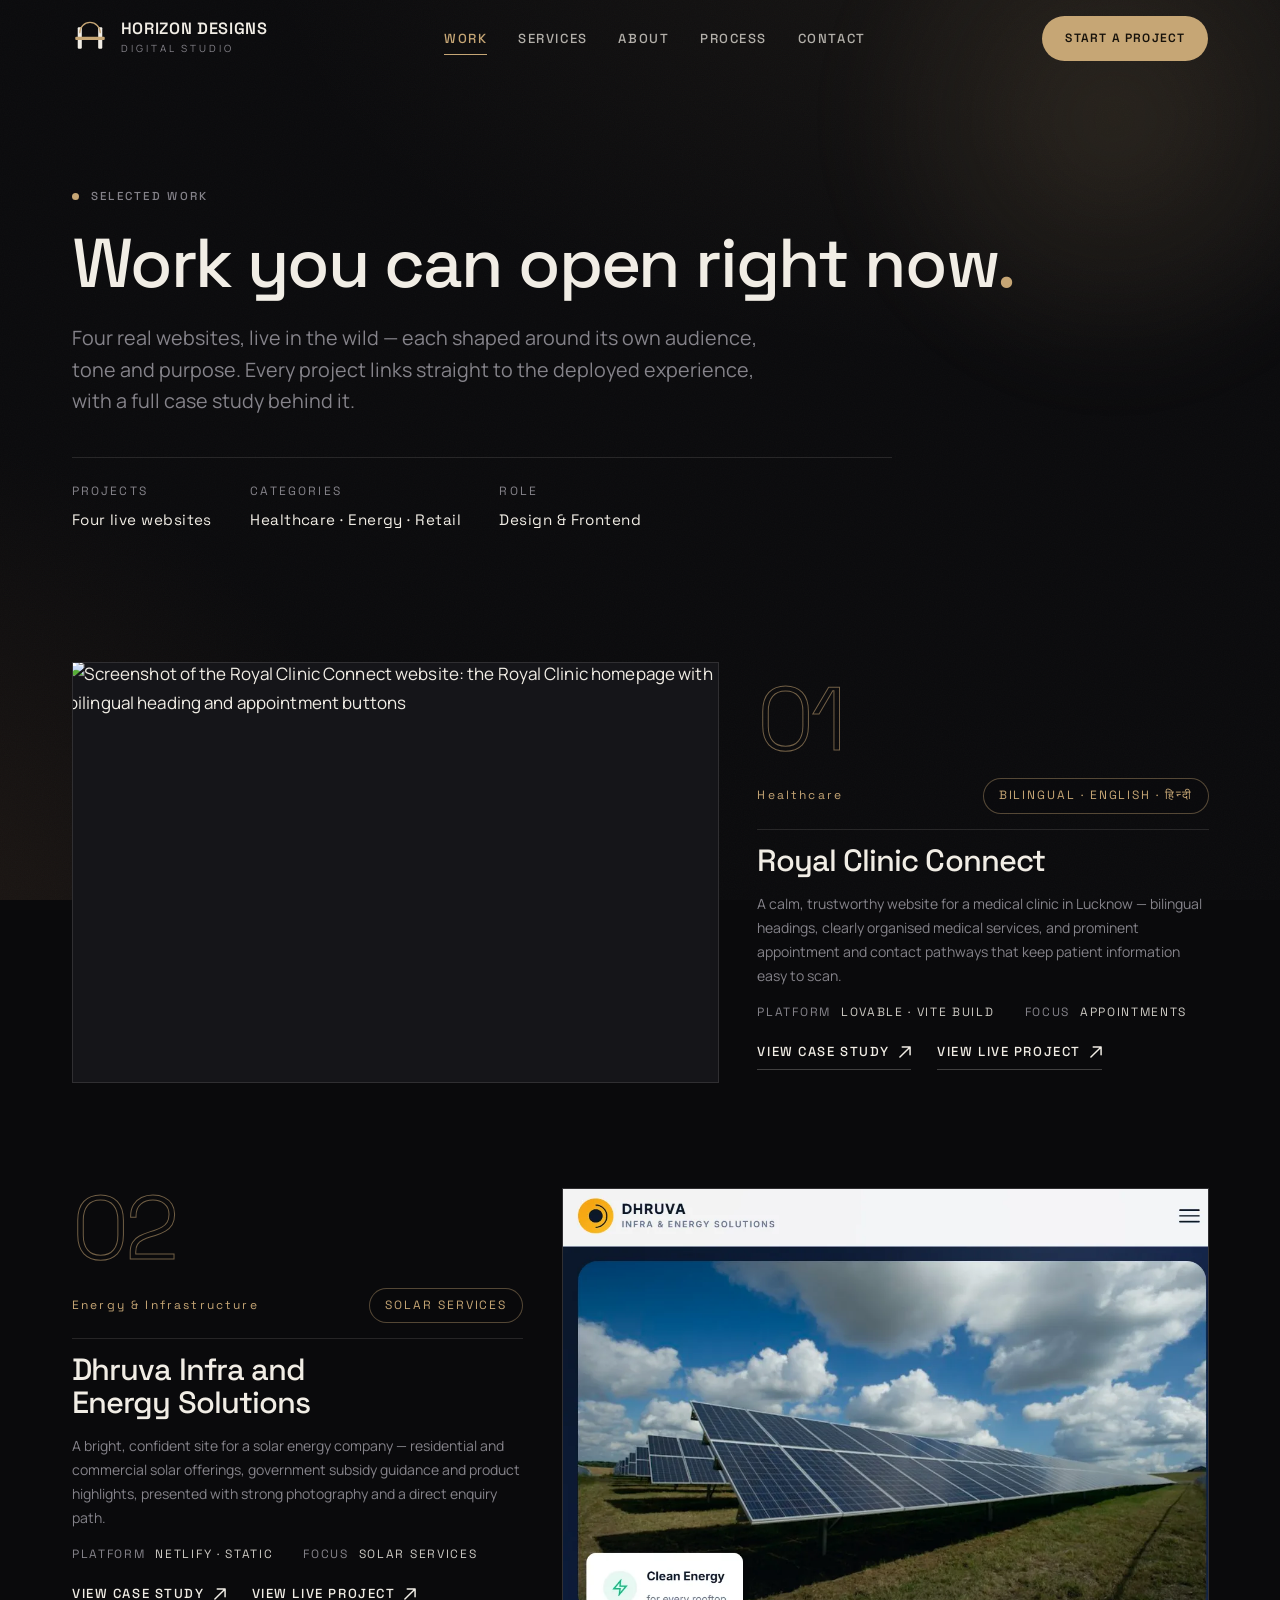
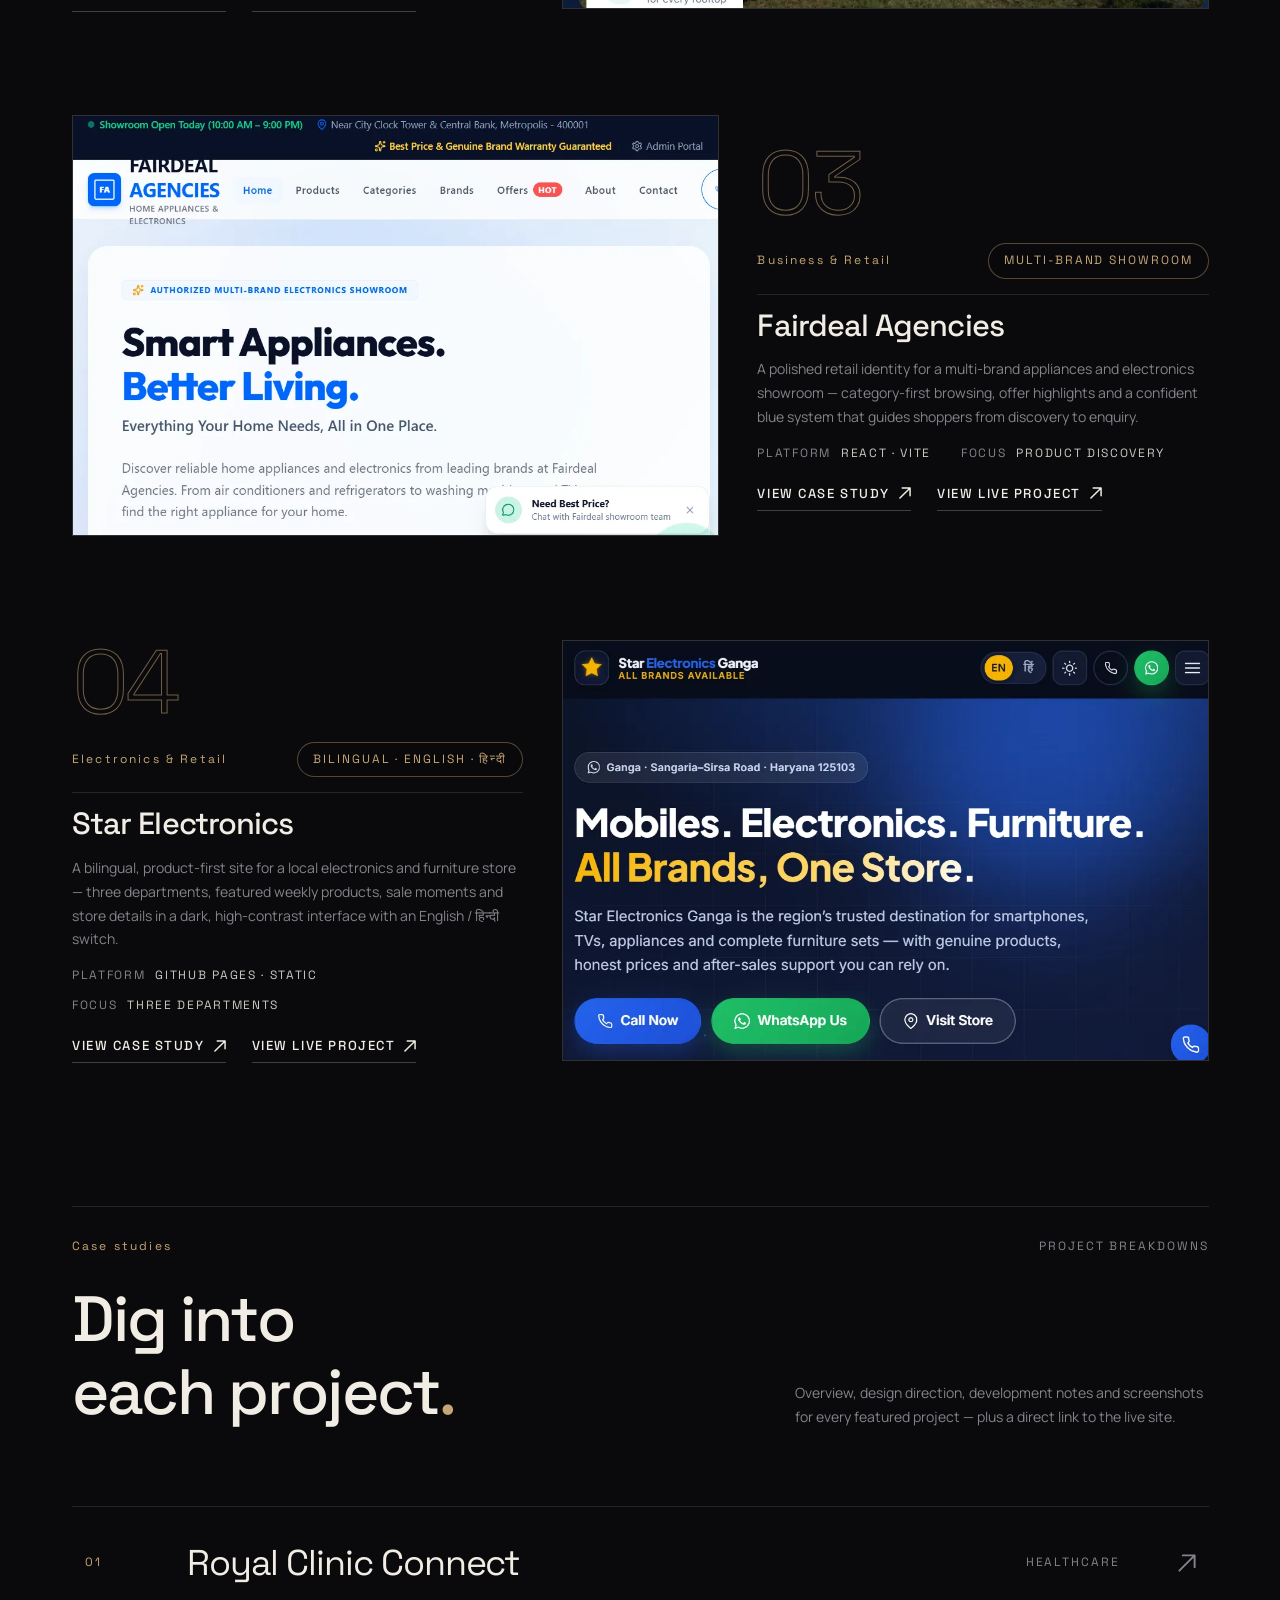
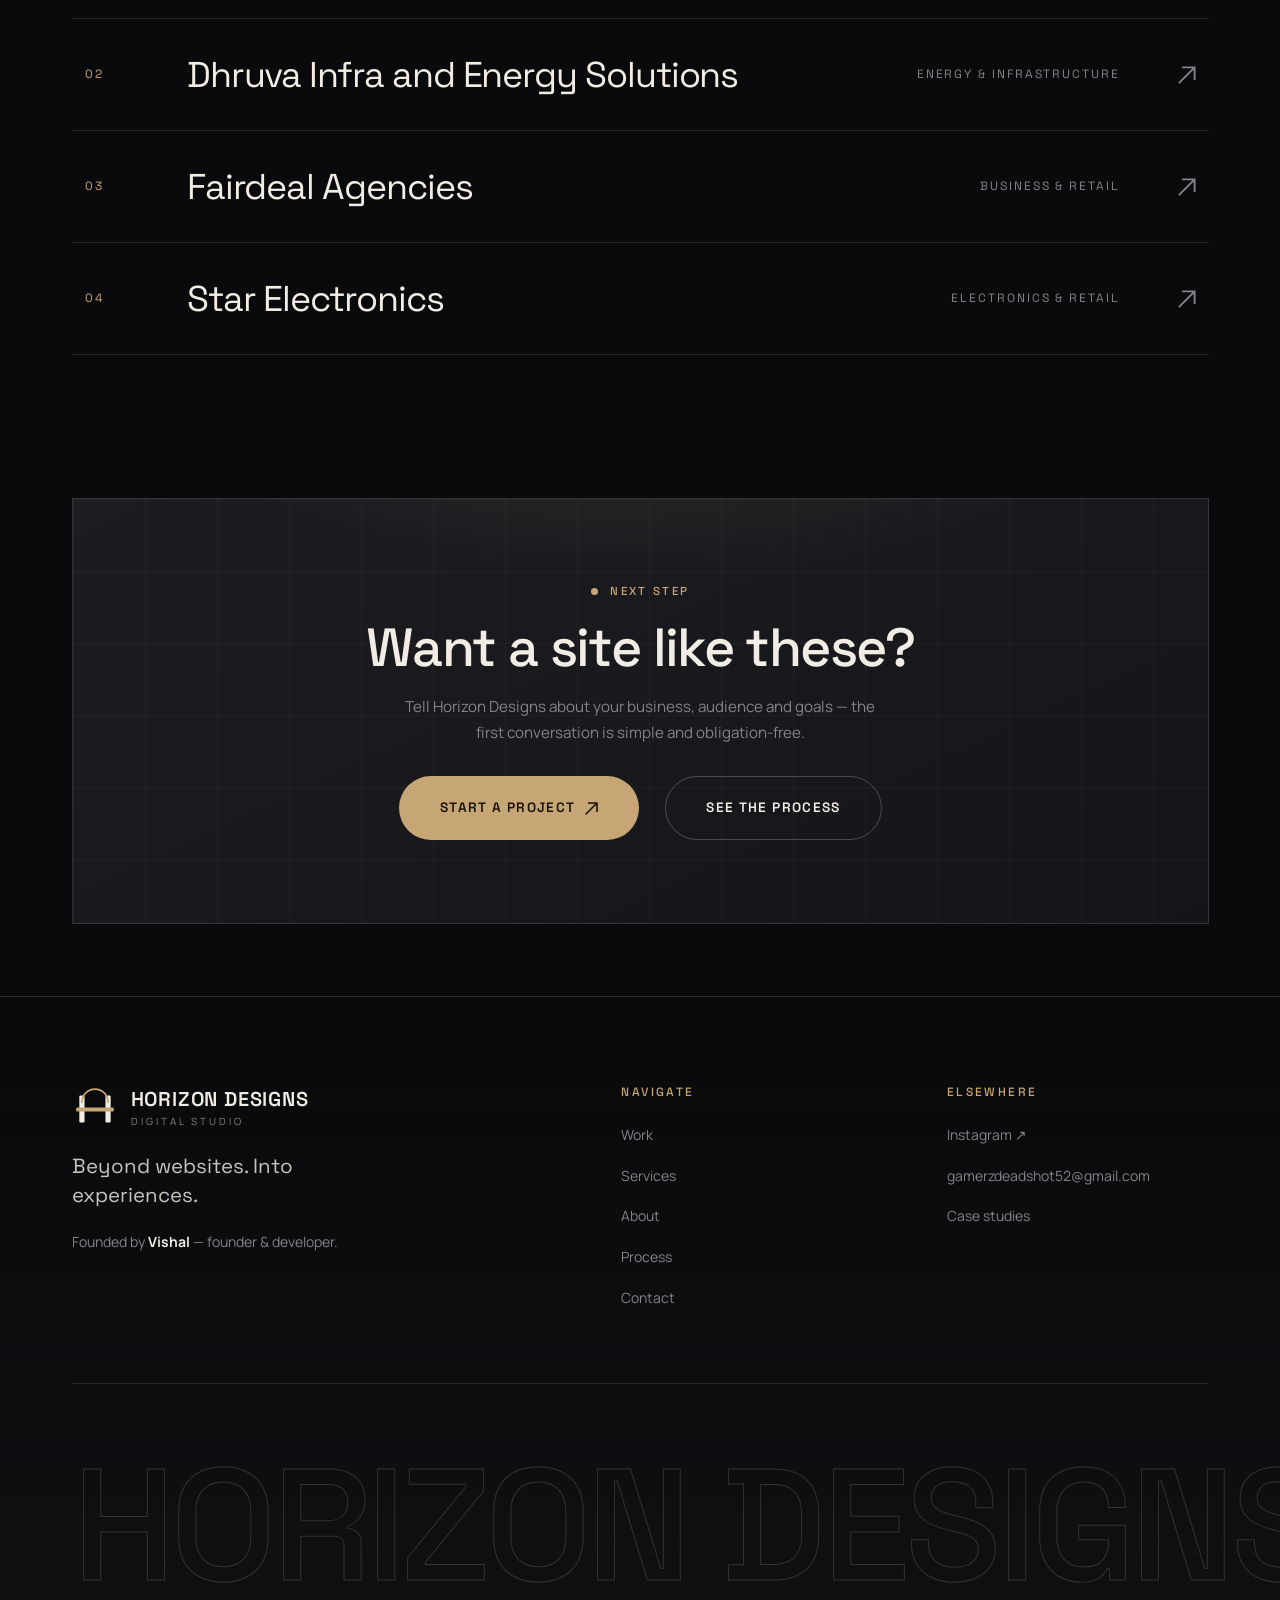
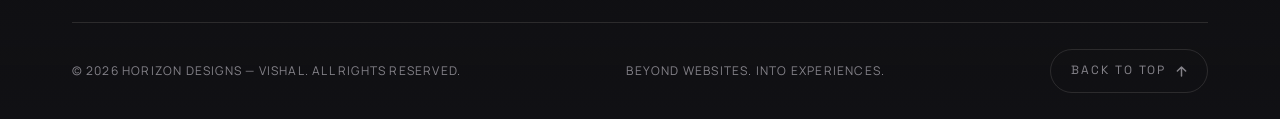
==== commit 96e5d2fb: "Update work.html" ====
--- a/work.html
+++ b/work.html
@@ -4,7 +4,7 @@
   <meta charset="UTF-8">
   <meta name="viewport" content="width=device-width, initial-scale=1">
   <title>Work — Horizon Designs</title>
-  <meta name="description" content="Four live websites by Horizon Designs — Royal Clinic Connect, Dhruva Infra and Energy Solutions, Fairdeal Agencies and Star Electronics. Open each deployed experience or read the full case study.">
+  <meta name="description" content="Five live websites by Horizon Designs — Creator-sphere, Dhruva Infra and Energy Solutions, Fairdeal Agencies and Star Electronics, Avi clicks. Open each deployed experience or read the full case study.">
   <meta name="author" content="Horizon Designs — Vishal">
   <meta name="theme-color" content="#0A0A0C">
   <!-- Add <link rel="canonical" href="https://your-domain.com/work.html" once the production domain is known. -->
